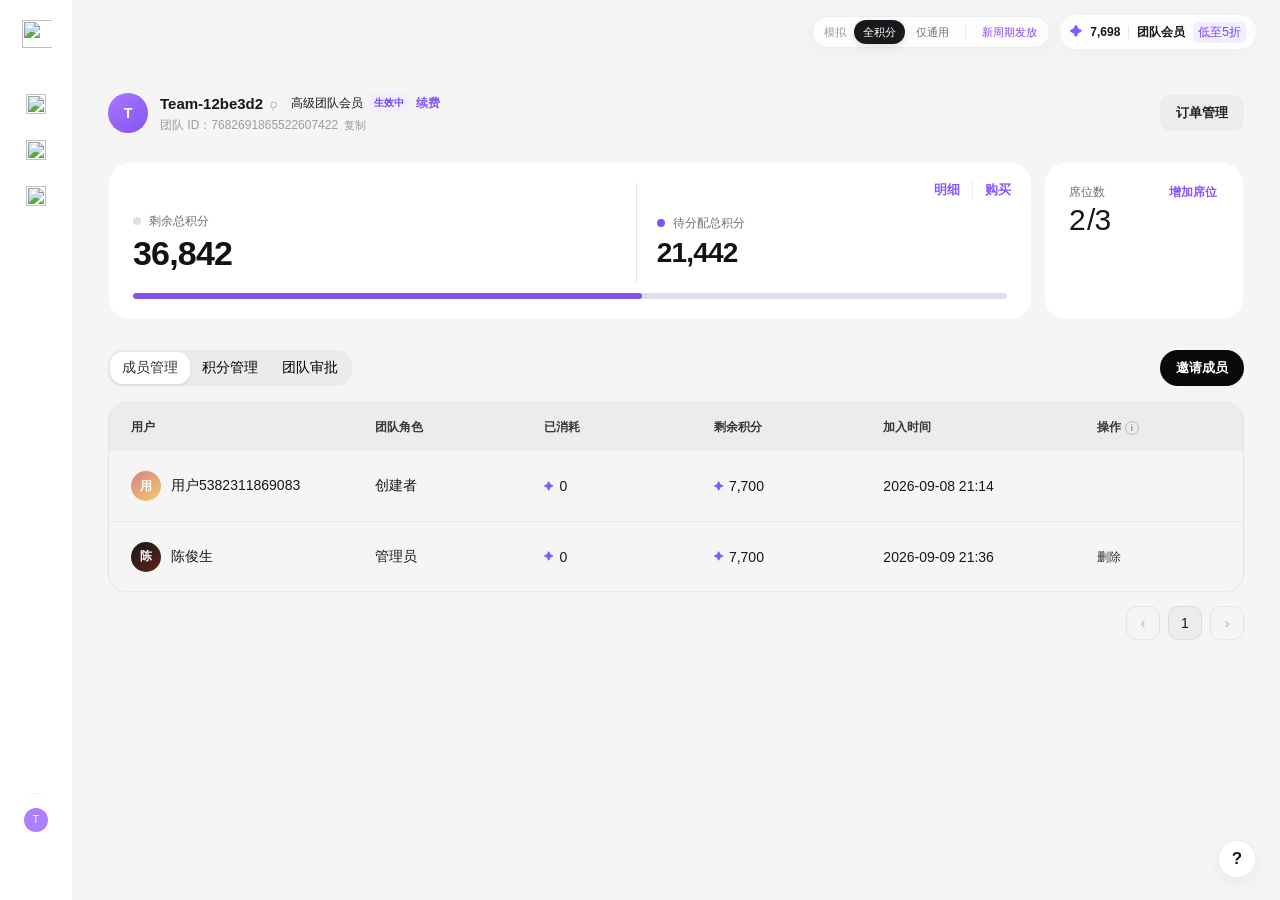
==== index.html @ 590c23a1 "Clarify credit totals with proportion legend" ====
<!doctype html>
<html lang="zh-CN">
  <head>
    <meta charset="UTF-8" />
    <meta name="viewport" content="width=device-width, initial-scale=1.0" />
    <meta name="description" content="团队管理与积分管理交互 Demo" />
    <title>团队管理 · 交互 Demo</title>
    <link rel="stylesheet" href="./styles.css?v=20260916-15" />
  </head>
  <body>
    <aside class="sidebar" aria-label="主导航">
      <a class="sidebar-product" href="#" aria-label="产品首页">
        <span class="sidebar-product-clip"><img src="./assets/sidebar/product.svg" alt="" /></span>
      </a>
      <nav class="side-nav" aria-label="业务导航">
        <button class="side-item" data-tooltip="灵感" aria-label="灵感">
          <span class="side-item-surface"><span class="side-icon-frame"><img class="side-icon" src="./assets/sidebar/sparkle.svg" alt="" /></span></span>
        </button>
        <button class="side-item" data-tooltip="生成" aria-label="生成">
          <span class="side-item-surface"><span class="side-icon-frame"><img class="side-icon" src="./assets/sidebar/video.svg" alt="" /></span></span>
        </button>
        <button class="side-item" data-tooltip="任务" aria-label="任务">
          <span class="side-item-surface"><span class="side-icon-frame"><img class="side-icon" src="./assets/sidebar/tasks.svg" alt="" /></span></span>
        </button>
        <div class="side-nav-secondary">
          <button class="side-item" data-tooltip="资产" aria-label="资产">
            <span class="side-item-surface"><span class="side-icon-frame"><img class="side-icon side-icon-folder" src="./assets/sidebar/folder.svg" alt="" /></span></span>
          </button>
          <button class="side-item" data-tooltip="画布" aria-label="画布">
            <span class="side-item-surface"><span class="side-icon-frame"><img class="side-icon side-icon-canvas" src="./assets/sidebar/canvas.svg" alt="" /></span></span>
          </button>
          <button class="side-item" data-tooltip="更多" aria-label="更多">
            <span class="side-item-surface"><span class="side-icon-frame"><img class="side-icon side-icon-more" src="./assets/sidebar/more.svg" alt="" /></span></span>
          </button>
        </div>
      </nav>

      <div class="side-bottom">
        <button class="side-bottom-button" data-tooltip="通知" aria-label="通知">
          <span class="side-icon-frame"><img class="side-icon side-icon-notifications" src="./assets/sidebar/notifications.svg" alt="" /></span>
        </button>
        <span class="side-bottom-divider" aria-hidden="true"></span>
        <button class="profile-button" aria-label="个人中心"><span class="profile-dot">T</span></button>
      </div>
    </aside>

    <header class="topbar">
      <div class="simulation-switch" role="group" aria-label="模拟工具">
        <span class="simulation-switch-label">模拟</span>
        <button type="button" class="simulation-option is-active" data-simulation-mode="all" aria-pressed="true">全积分</button>
        <button type="button" class="simulation-option" data-simulation-mode="general" aria-pressed="false">仅通用</button>
        <span class="simulation-divider" aria-hidden="true"></span>
        <button type="button" class="simulation-option simulation-cycle" data-action="new-cycle">新周期发放</button>
      </div>
      <button class="credit-pill" data-action="buy">
        <span class="credit-gem" aria-hidden="true">✦</span>
        <span id="headerCredit">7,698</span>
        <span class="credit-divider"></span>
        <span>团队会员</span>
        <span class="discount-tag">低至5折</span>
      </button>
    </header>

    <main class="page-shell" id="teamManagementView">
      <section class="team-heading" aria-labelledby="teamTitle">
        <div class="team-identity">
          <span class="team-avatar" aria-hidden="true">T</span>
          <div>
            <div class="team-name-row">
              <h1 id="teamTitle">Team-12be3d2</h1>
              <button class="icon-button edit-button" data-action="rename" aria-label="修改团队名称">⌕</button>
              <span class="team-plan" title="会员有效期：2026-10-08">高级团队会员 <span class="status-tag">生效中</span></span>
              <button class="link-button" data-action="renew">续费</button>
            </div>
            <p>团队 ID：7682691865522607422 <button class="copy-button" data-copy="7682691865522607422">复制</button></p>
          </div>
        </div>
        <button class="secondary-button" data-action="orders">订单管理</button>
      </section>

      <section class="summary-grid" aria-label="团队概览">
        <article class="summary-card credits-card">
          <div class="credit-summary-actions"><button class="link-button" data-action="details">明细</button><button class="link-button" data-action="buy">购买</button></div>
          <div class="credit-summary-modules">
            <section class="credit-summary-module credit-summary-primary" aria-label="剩余总积分">
              <div class="card-label credit-total-label">剩余总积分</div>
              <div class="large-number" id="availableTotal">0</div>
            </section>
            <section class="credit-summary-module" aria-label="待分配总积分">
              <div class="card-label credit-unallocated-label">待分配总积分</div>
              <div class="large-number" id="unallocatedSummaryTotal">0</div>
            </section>
          </div>
          <div class="credit-proportion" id="creditProportion" role="meter" aria-label="待分配积分占剩余总积分" aria-valuemin="0" aria-valuenow="0" aria-valuemax="0"><span></span></div>
        </article>

        <article class="summary-card seats-card">
          <div class="summary-topline">
            <div>
              <div class="card-label">席位数</div>
              <div class="seat-number"><span id="seatUsed">2</span><small>/<span id="seatTotal">3</span></small></div>
            </div>
            <button class="link-button" data-action="seats">增加席位</button>
          </div>
        </article>
      </section>

      <section class="workspace" aria-label="团队管理工作区">
        <div class="toolbar">
          <div class="tabs" role="tablist" aria-label="团队管理分类">
            <button class="tab is-active" id="tab-members" role="tab" aria-selected="true" aria-controls="panel-members" data-tab="members">成员管理</button>
            <button class="tab" id="tab-credits" role="tab" aria-selected="false" aria-controls="panel-credits" data-tab="credits">积分管理</button>
            <button class="tab" id="tab-invites" role="tab" aria-selected="false" aria-controls="panel-invites" data-tab="invites">团队审批</button>
          </div>
          <div class="toolbar-actions">
            <button class="primary-button invite-button" data-action="invite">邀请成员</button>
          </div>
        </div>

        <section class="tab-panel is-active" id="panel-members" role="tabpanel" aria-labelledby="tab-members">
          <div class="table-card">
            <div class="data-table member-table table-head">
              <div>用户</div>
              <div>团队角色</div>
              <div>已消耗</div>
              <div>剩余积分</div>
              <div>加入时间</div>
              <div>操作 <span class="info-dot" title="创建者不可删除">i</span></div>
            </div>
            <div id="memberRows"></div>
          </div>
          <div class="pagination" aria-label="分页">
            <button disabled aria-label="上一页">‹</button>
            <button class="current" aria-current="page">1</button>
            <button disabled aria-label="下一页">›</button>
          </div>
        </section>

        <section class="tab-panel" id="panel-credits" role="tabpanel" aria-labelledby="tab-credits" hidden>
          <div class="credit-workspace-toolbar">
            <div class="credit-subtabs" id="creditTypeTabs" role="tablist" aria-label="积分类型"></div>
          </div>
          <section id="creditTypeContent" role="tabpanel" aria-labelledby="credit-tab-general">
          <div class="points-overview" id="pointsOverview" aria-live="polite"></div>
          <div class="shortage-banner" id="shortageBanner" hidden></div>
          <div class="table-card points-table-card">
            <div class="data-table points-table table-head" id="pointsTableHead">
              <div>用户</div>
              <div>团队角色</div>
              <div id="creditConsumedHeader">已消耗</div>
              <div id="creditBalanceHeader">剩余通用积分</div>
              <div id="creditActionHeader">操作</div>
              <div id="creditEditOperationHeader" hidden>操作</div>
            </div>
            <div id="pointsRows"></div>
          </div>
          </section>
        </section>

        <section class="tab-panel" id="panel-invites" role="tabpanel" aria-labelledby="tab-invites" hidden>
          <div id="invitePanelContent"></div>
        </section>
      </section>
    </main>

    <main class="points-detail-page" id="pointsDetailView" hidden>
      <div class="points-detail-content">
        <header class="points-detail-header">
          <div class="points-detail-title-line">
            <h1>积分明细</h1>
            <button type="button" class="detail-scope-badge" data-action="back-team" title="返回团队管理">团队空间</button>
          </div>
          <p>查看积分余额、收支明细与消耗分析</p>
        </header>

        <section class="detail-section detail-balance-section" id="detailBalanceSection" aria-labelledby="detailBalanceTitle">
          <h2 id="detailBalanceTitle">余额明细</h2>
          <div class="detail-total-balance">
            <span>团队内可用积分</span>
            <strong id="detailAvailableTotal">21,442</strong>
          </div>
          <div class="detail-balance-grid">
            <article class="detail-balance-card">
              <h3>订阅积分</h3>
              <div class="detail-balance-row">
                <strong id="detailSubscriptionTotal">21,442</strong>
                <button type="button" class="detail-text-button" data-action="renew">升级会员</button>
              </div>
            </article>
            <article class="detail-balance-card detail-purchase-card" id="detailPurchaseCard">
              <h3>充值积分</h3>
              <div class="detail-balance-row">
                <strong id="detailRechargeTotal">0</strong>
                <button type="button" class="detail-text-button" id="detailBuyButton" data-action="buy-modal">购买积分</button>
              </div>
            </article>
            <article class="detail-balance-card">
              <h3>赠送及免费积分</h3>
              <div class="detail-balance-row">
                <strong id="detailGiftTotal">0</strong>
              </div>
            </article>
          </div>
        </section>

        <section class="detail-section detail-analysis-section" aria-labelledby="detailAnalysisTitle">
          <h2 id="detailAnalysisTitle">积分消耗分析</h2>
          <div class="detail-analysis-card">
            <div class="detail-filter-grid" aria-label="积分消耗筛选条件">
              <label class="detail-filter-field">
                <span>日期范围</span>
                <button type="button" class="detail-filter-control detail-date-control">
                  <img src="./assets/detail/calendar.svg" alt="" />
                  <span>2026/08/16 — 2026/09/16</span>
                </button>
              </label>
              <label class="detail-filter-field">
                <span>模型</span>
                <button type="button" class="detail-filter-control" aria-haspopup="listbox">
                  <span>全部模型</span>
                  <img src="./assets/detail/chevron.svg" alt="" />
                </button>
              </label>
              <label class="detail-filter-field">
                <span>项目</span>
                <button type="button" class="detail-filter-control" aria-haspopup="listbox">
                  <span>全部项目</span>
                  <img src="./assets/detail/chevron.svg" alt="" />
                </button>
              </label>
              <label class="detail-filter-field">
                <span>成员</span>
                <button type="button" class="detail-filter-control detail-member-control" aria-haspopup="listbox">
                  <span>全部成员</span>
                  <img src="./assets/detail/member.svg" alt="" />
                </button>
              </label>
              <div class="detail-filter-actions">
                <button type="button" disabled>重置筛选</button>
                <button type="button" disabled>应用筛选</button>
              </div>
            </div>

            <div class="detail-pill-tabs" role="tablist" aria-label="消耗分析维度">
              <button type="button" class="is-active" role="tab" aria-selected="true" data-detail-analysis-tab="model">模型</button>
              <button type="button" role="tab" aria-selected="false" data-detail-analysis-tab="project">项目</button>
            </div>

            <div class="detail-analysis-panel">
              <article class="detail-metric-card">
                <div>
                  <span>总消耗积分</span>
                  <strong id="detailConsumedTotal">0</strong>
                </div>
                <div class="detail-metric-footer"><span>消耗记录数</span><span id="detailConsumedCount">0</span></div>
              </article>
              <article class="detail-ranking-card">
                <h3 id="detailRankingTitle">模型消耗排行</h3>
                <div class="detail-ranking-list" id="detailRankingList"></div>
              </article>
            </div>
          </div>
        </section>

        <section class="detail-section detail-ledger-section" aria-labelledby="detailLedgerTitle">
          <h2 id="detailLedgerTitle">积分明细</h2>
          <div class="detail-pill-tabs" role="tablist" aria-label="积分明细类型">
            <button type="button" class="is-active" role="tab" aria-selected="true" data-detail-ledger-tab="acquired">已获取</button>
            <button type="button" role="tab" aria-selected="false" data-detail-ledger-tab="consumed">已消耗</button>
          </div>
          <div class="detail-ledger-card">
            <div class="detail-ledger-table detail-ledger-head" id="detailLedgerHead">
              <div>获取时间</div><div>获取来源</div><div>成员名称</div><div>获取积分</div>
            </div>
            <div id="detailLedgerRows"></div>
          </div>
        </section>
      </div>
    </main>

    <button class="help-button" aria-label="帮助" data-action="help">?</button>

    <div class="modal-backdrop" id="modalBackdrop" hidden>
      <section class="modal" role="dialog" aria-modal="true" aria-labelledby="modalTitle">
        <div class="modal-head">
          <div>
            <h2 id="modalTitle">操作</h2>
            <p id="modalSubtitle"></p>
          </div>
          <button class="modal-close" data-close-modal aria-label="关闭">×</button>
        </div>
        <form id="modalForm">
          <div id="modalBody"></div>
          <div class="modal-actions">
            <button type="button" class="secondary-button" data-close-modal>取消</button>
            <button type="submit" class="primary-button" id="modalConfirm">确认</button>
          </div>
        </form>
      </section>
    </div>

    <div class="toast-region" aria-live="polite" aria-atomic="true" id="toastRegion"></div>

    <script src="./app.js?v=20260916-15"></script>
  </body>
</html>
---- styles.css ----
:root {
  --bg: #f5f5f6;
  --surface: #ffffff;
  --surface-muted: #f0f0f1;
  --text: #17171b;
  --text-secondary: #6f7078;
  --text-tertiary: #9b9ba3;
  --line: rgba(22, 22, 27, 0.07);
  --line-strong: rgba(22, 22, 27, 0.1);
  --brand: #8557ff;
  --brand-dark: #7446f5;
  --brand-soft: #f2edff;
  --cyan: #13a8bf;
  --cyan-soft: #e7f8fa;
  --iris: #6b5bea;
  --pink: #f04aa6;
  --danger: #e5484d;
  --shadow: 0 14px 40px rgba(28, 25, 38, 0.12);
}

* {
  box-sizing: border-box;
}

[hidden] {
  display: none !important;
}

html {
  min-width: 1080px;
  background: var(--bg);
}

body {
  margin: 0;
  min-height: 100vh;
  color: var(--text);
  background: var(--bg);
  font-family: -apple-system, BlinkMacSystemFont, "PingFang SC", "Microsoft YaHei", "Helvetica Neue", Arial, sans-serif;
  font-size: 14px;
  -webkit-font-smoothing: antialiased;
}

button,
input,
select {
  font: inherit;
}

button {
  color: inherit;
}

button:focus-visible,
input:focus-visible,
select:focus-visible {
  outline: 2px solid rgba(133, 87, 255, 0.42);
  outline-offset: 2px;
}

.sidebar {
  position: fixed;
  inset: 0 auto 0 0;
  z-index: 30;
  display: flex;
  width: 72px;
  flex-direction: column;
  align-items: flex-start;
  background: #fff;
}

.sidebar-product {
  display: grid;
  width: 72px;
  height: 68px;
  flex: 0 0 68px;
  place-items: center;
}

.sidebar-product-clip {
  display: block;
  overflow: hidden;
  width: 32px;
  height: 28px;
}

.sidebar-product-clip img {
  display: block;
  width: 79px;
  height: 28px;
  margin-left: 2px;
}

.side-nav {
  display: flex;
  width: 72px;
  height: 340px;
  flex: 0 0 340px;
  flex-direction: column;
  align-items: flex-start;
  gap: 6px;
  padding: 16px 12px 16px;
}

.side-item {
  position: relative;
  display: flex;
  width: 40px;
  height: 40px;
  flex: 0 0 40px;
  align-items: flex-start;
  padding: 4px 0 4px 8px;
  border: 0;
  background: transparent;
  cursor: pointer;
}

.side-item-surface,
.side-bottom-button,
.profile-button {
  display: grid;
  width: 32px;
  height: 32px;
  place-items: center;
  border: 0;
  border-radius: 50%;
  background: transparent;
  transition: background 140ms ease;
}

.side-item:hover .side-item-surface,
.side-bottom-button:hover,
.profile-button:hover {
  background: rgba(0, 0, 0, 0.045);
}

.side-item::after,
.side-bottom-button::after {
  position: absolute;
  left: calc(100% + 20px);
  top: 50%;
  z-index: 2;
  padding: 6px 8px;
  border-radius: 6px;
  color: #fff;
  background: #242429;
  content: attr(data-tooltip);
  font-size: 11px;
  white-space: nowrap;
  opacity: 0;
  pointer-events: none;
  transform: translate(-4px, -50%);
  transition: 120ms ease;
}

.side-item:hover::after,
.side-bottom-button:hover::after {
  opacity: 1;
  transform: translate(0, -50%);
}

.side-icon-frame {
  display: grid;
  width: 20px;
  height: 20px;
  place-items: center;
}

.side-icon {
  display: block;
  width: 20px;
  height: 20px;
}

.side-icon-folder {
  width: 16.169px;
  height: 12.933px;
}

.side-icon-canvas {
  width: 15px;
  height: 15px;
}

.side-icon-more {
  width: 19.981px;
  height: 8.42px;
}

.side-icon-notifications {
  width: 15.33px;
  height: 16.667px;
}

.side-nav-secondary {
  display: flex;
  width: 48px;
  height: 154px;
  flex: 0 0 154px;
  flex-direction: column;
  gap: 6px;
  padding-top: 30px;
}

.side-bottom {
  display: flex;
  width: 72px;
  min-height: 0;
  flex: 1 1 auto;
  flex-direction: column;
  align-items: center;
  gap: 10px;
  justify-content: flex-end;
  padding: 0 16px 64px;
}

.side-bottom-button,
.profile-button {
  position: relative;
  flex: 0 0 32px;
  padding: 0;
  cursor: pointer;
}

.side-bottom-button::after {
  left: calc(100% + 20px);
}

.side-bottom-divider {
  width: 14px;
  height: 1px;
  flex: 0 0 1px;
  background: rgba(0, 0, 0, 0.06);
}

.profile-dot {
  display: grid;
  width: 24px;
  height: 24px;
  place-items: center;
  border-radius: 50%;
  color: rgba(255, 255, 255, 0.95);
  background: #aa80ff;
  font-size: 11px;
  line-height: 15.4px;
  letter-spacing: 0.0645px;
}

.topbar {
  position: fixed;
  inset: 0 0 auto 72px;
  z-index: 20;
  display: flex;
  height: 64px;
  align-items: center;
  justify-content: flex-end;
  gap: 10px;
  padding: 0 24px;
  background: rgba(245, 245, 246, 0.9);
  backdrop-filter: blur(18px);
}

.simulation-switch {
  display: inline-flex;
  height: 32px;
  align-items: center;
  gap: 2px;
  padding: 3px;
  border: 1px solid rgba(22, 22, 27, 0.07);
  border-radius: 17px;
  background: rgba(255, 255, 255, 0.78);
  box-shadow: 0 4px 18px rgba(0, 0, 0, 0.035);
  backdrop-filter: blur(12px);
}

.simulation-switch-label {
  padding: 0 6px 0 8px;
  color: var(--text-tertiary);
  font-size: 11px;
  line-height: 1;
}

.simulation-option {
  height: 24px;
  padding: 0 9px;
  border: 0;
  border-radius: 12px;
  color: var(--text-secondary);
  background: transparent;
  font-size: 11px;
  cursor: pointer;
  transition: 140ms ease;
}

.simulation-option:hover {
  color: var(--text);
  background: #f0f0f2;
}

.simulation-option.is-active {
  color: #fff;
  background: #19191d;
  box-shadow: 0 2px 7px rgba(0, 0, 0, 0.13);
}

.credit-pill {
  display: flex;
  height: 34px;
  align-items: center;
  gap: 8px;
  padding: 0 9px;
  border: 1px solid rgba(255, 255, 255, 0.8);
  border-radius: 18px;
  background: rgba(255, 255, 255, 0.72);
  box-shadow: 0 4px 18px rgba(0, 0, 0, 0.03);
  font-size: 12px;
  font-weight: 600;
  cursor: pointer;
}

.credit-gem,
.mini-gem,
.point-gem {
  color: var(--brand);
}

.credit-divider {
  width: 1px;
  height: 13px;
  background: var(--line-strong);
}

.discount-tag {
  padding: 2px 5px;
  border-radius: 5px;
  color: var(--brand-dark);
  background: var(--brand-soft);
  font-weight: 500;
}

.page-shell {
  max-width: 1840px;
  min-height: 100vh;
  margin-left: 72px;
  padding: 84px 36px 64px;
}

.team-heading {
  display: flex;
  min-height: 58px;
  align-items: center;
  justify-content: space-between;
  margin-bottom: 20px;
}

.team-identity,
.team-name-row,
.title-with-tag,
.membership-row,
.summary-topline,
.card-actions,
.legend-row,
.card-footer-line,
.toolbar,
.toolbar-actions,
.tabs,
.filter-group,
.role-cell,
.user-cell,
.point-value,
.composition,
.row-actions,
.form-hint,
.warning-box {
  display: flex;
  align-items: center;
}

.team-identity {
  gap: 12px;
}

.team-avatar {
  display: grid;
  width: 40px;
  height: 40px;
  place-items: center;
  border-radius: 50%;
  color: #fff;
  background: linear-gradient(145deg, #a977ff, #8454ef);
  font-weight: 600;
}

.team-name-row {
  gap: 5px;
}

.team-name-row h1 {
  margin: 0;
  font-size: 15px;
  font-weight: 650;
}

.team-identity p {
  margin: 3px 0 0;
  color: var(--text-tertiary);
  font-size: 12px;
}

.icon-button,
.copy-button,
.link-button,
.action-link,
.tab,
.filter-chip,
.modal-close {
  border: 0;
  background: transparent;
  cursor: pointer;
}

.edit-button {
  padding: 0;
  color: #a9a9b0;
  font-size: 15px;
  transform: rotate(-35deg);
}

.copy-button {
  margin-left: 3px;
  padding: 0;
  color: #9999a2;
  font-size: 11px;
}

.secondary-button,
.primary-button {
  display: inline-flex;
  height: 36px;
  align-items: center;
  justify-content: center;
  min-width: 82px;
  padding: 0 16px;
  border: 0;
  border-radius: 10px;
  font-size: 13px;
  font-weight: 600;
  cursor: pointer;
  transition: 150ms ease;
}

.secondary-button {
  color: #202024;
  background: #ededee;
}

.secondary-button:hover {
  background: #e5e5e7;
}

.primary-button {
  color: white;
  background: #09090b;
}

.primary-button:hover {
  background: #27272b;
  transform: translateY(-1px);
}

.summary-grid {
  display: grid;
  grid-template-columns: repeat(3, minmax(0, 1fr));
  gap: 12px;
}

.summary-card {
  position: relative;
  min-width: 0;
  height: auto;
  padding: 20px 24px;
  border: 1px solid rgba(0, 0, 0, 0.035);
  border-radius: 22px;
  background: var(--surface);
}

.card-label {
  color: var(--text-secondary);
  font-size: 12px;
  line-height: 18px;
}

.membership-row {
  justify-content: space-between;
  margin-top: 1px;
}

.title-with-tag {
  gap: 6px;
}

.title-with-tag strong {
  font-size: 18px;
  line-height: 28px;
}

.status-tag {
  padding: 2px 5px;
  border-radius: 4px;
  color: var(--brand-dark);
  background: var(--brand-soft);
  font-size: 10px;
  font-weight: 600;
}

.link-button {
  padding: 2px;
  color: var(--brand);
  font-size: 12px;
  font-weight: 600;
}

.link-button:hover,
.action-link:hover {
  color: var(--brand-dark);
}

.card-footer-line {
  gap: 5px;
  margin-top: 18px;
  color: var(--text-secondary);
  font-size: 12px;
}

.info-dot {
  display: inline-grid;
  width: 14px;
  height: 14px;
  place-items: center;
  border: 1px solid #b8b8bf;
  border-radius: 50%;
  color: #96969e;
  font-size: 9px;
  font-style: normal;
  line-height: 1;
}

.summary-topline {
  align-items: flex-start;
  justify-content: space-between;
}

.large-number {
  margin-top: 1px;
  color: #101216;
  font-size: 30px;
  font-weight: 500;
  letter-spacing: -0.8px;
  line-height: 35px;
}

.card-actions {
  gap: 0;
  margin-top: 23px;
}

.credits-card .link-button {
  position: relative;
  padding: 0 12px;
  color: var(--brand);
  font-size: 13px;
}

.credits-card .link-button:last-child {
  padding-right: 0;
}

.credits-card .link-button + .link-button {
  border-left: 1px solid #ededee;
}

.membership-row > .link-button,
.seats-card .summary-topline > .link-button {
  position: absolute;
  top: 20px;
  right: 24px;
  display: inline-flex;
  height: 18px;
  align-items: center;
  padding-top: 0;
  padding-bottom: 0;
}

.credits-card .card-actions {
  position: absolute;
  top: 20px;
  right: 24px;
  height: 18px;
  align-items: center;
  margin-top: 0;
}

.allocation-stats {
  display: flex;
  align-items: center;
  gap: 20px;
  margin-top: 14px;
}

.allocation-stat {
  display: flex;
  align-items: baseline;
  gap: 8px;
  white-space: nowrap;
}

.allocation-stat + .allocation-stat {
  border-left: 1px solid var(--line-strong);
  padding-left: 20px;
}

.allocation-stat span {
  color: var(--text-secondary);
  font-size: 12px;
}

.allocation-stat strong {
  color: var(--text);
  font-size: 17px;
  font-weight: 600;
  font-variant-numeric: tabular-nums;
}



.legend-row {
  gap: 16px;
  margin-top: 9px;
  color: var(--text-secondary);
  font-size: 11px;
  white-space: nowrap;
}

.legend-row span {
  display: inline-flex;
  align-items: center;
  gap: 4px;
}

.legend-row b {
  color: inherit;
  font-weight: 500;
}

.legend {
  width: 3px;
  height: 12px;
  border-radius: 2px;
}

.seat-number {
  margin-top: 1px;
  font-size: 30px;
  font-weight: 500;
  letter-spacing: -0.8px;
  line-height: 35px;
}

.seat-number small {
  margin-left: 2px;
  color: var(--text);
  font-size: inherit;
  font-weight: 500;
  letter-spacing: inherit;
}

.workspace {
  margin-top: 30px;
}

.toolbar {
  justify-content: space-between;
  margin-bottom: 16px;
}

.toolbar-actions {
  gap: 8px;
}

.tabs {
  gap: 0;
  height: 36px;
  padding: 2px;
  border-radius: 14px;
  background: rgba(0, 0, 0, 0.04);
}

.tab {
  height: 32px;
  width: 80px;
  padding: 4px 8px;
  border: 1px solid transparent;
  border-radius: 12px;
  color: #000;
  font-family: "PingFang SC", sans-serif;
  font-size: 14px;
  font-weight: 500;
  line-height: 1.4;
  letter-spacing: 0.0938px;
  white-space: nowrap;
  transition: 150ms ease;
}

.tab:hover { background: rgba(255, 255, 255, 0.5); }
.tab.is-active {
  color: rgba(0, 0, 0, 0.8);
  background: #fff;
  border-color: #fff;
  box-shadow: 0 1px 3px rgba(0, 0, 0, 0.1);
}

.invite-button {
  border-radius: 18px;
}

.tab-panel {
  animation: panel-in 180ms ease;
}

.tab-panel[hidden] {
  display: none;
}

@keyframes panel-in {
  from { opacity: 0; transform: translateY(3px); }
  to { opacity: 1; transform: translateY(0); }
}

.table-card {
  overflow: hidden;
  border: 1px solid var(--line);
  border-radius: 18px;
  background: transparent;
}

.data-table {
  display: grid;
  min-width: 960px;
  align-items: center;
  column-gap: 24px;
  padding: 0 22px;
}

.member-table {
  grid-template-columns: minmax(220px, 1.25fr) minmax(140px, 1fr) minmax(120px, 1fr) minmax(140px, 1fr) minmax(190px, 1.05fr) minmax(120px, 0.85fr);
}

.points-table {
  min-width: 980px;
  column-gap: 16px;
  grid-template-columns: minmax(160px, 1.5fr) minmax(76px, 0.65fr) minmax(72px, 0.6fr) minmax(90px, 0.75fr) repeat(3, minmax(112px, 0.95fr)) 116px;
}

.points-table-card {
  overflow-x: auto;
}

.points-operation {
  white-space: nowrap;
}

.table-head {
  height: 48px;
  color: #36363b;
  background: #ececed;
  font-size: 12px;
  font-weight: 650;
}

.table-row {
  min-height: 70px;
  border-top: 1px solid rgba(0, 0, 0, 0.045);
  background: rgba(255, 255, 255, 0.02);
  transition: 120ms ease;
}

.table-row:first-child {
  border-top: 0;
}

.table-row:hover {
  background: rgba(255, 255, 255, 0.55);
}

.user-cell {
  min-width: 0;
  gap: 10px;
}

.avatar {
  display: grid;
  width: 30px;
  height: 30px;
  flex: 0 0 auto;
  place-items: center;
  border-radius: 50%;
  color: white;
  font-size: 12px;
  font-weight: 700;
}

.avatar.owner { background: linear-gradient(145deg, #d98385, #f2c968); }
.avatar.admin { background: linear-gradient(145deg, #17171b, #622319); }
.avatar.collab { background: linear-gradient(145deg, #5d7195, #e98769); }
.avatar.designer { background: linear-gradient(145deg, #4b314f, #918cb7); }

.user-name {
  overflow: hidden;
  text-overflow: ellipsis;
  white-space: nowrap;
}

.role-cell {
  gap: 6px;
}

.point-value {
  gap: 5px;
}

.point-gem {
  font-size: 10px;
}

.row-actions {
  gap: 12px;
}

.action-link {
  padding: 0;
  color: #2f2f34;
  font-size: 12px;
}

.action-link:disabled {
  color: var(--text-tertiary);
  cursor: default;
}

.action-link.danger:hover {
  color: var(--danger);
}

.empty-action {
  color: transparent;
  user-select: none;
}

.pagination {
  display: flex;
  justify-content: flex-end;
  gap: 8px;
  padding-top: 14px;
}

.pagination button {
  display: grid;
  width: 34px;
  height: 34px;
  place-items: center;
  border: 1px solid var(--line);
  border-radius: 10px;
  color: #ababaf;
  background: transparent;
}

.pagination .current {
  color: var(--text);
  background: #ececed;
}

.points-overview {
  display: grid;
  overflow: hidden;
  grid-template-columns: minmax(220px, 1.08fr) repeat(3, minmax(0, 1fr));
  align-items: stretch;
  margin-bottom: 22px;
  padding: 24px 0;
  border: 1px solid rgba(22, 22, 27, 0.05);
  border-radius: 18px;
  background: rgba(255, 255, 255, 0.82);
  box-shadow: 0 1px 3px rgba(18, 18, 22, 0.018);
}

.point-card {
  position: relative;
  display: flex;
  min-width: 0;
  min-height: 78px;
  flex-direction: column;
  justify-content: center;
  padding: 0 30px;
}

.point-card + .point-card::before {
  position: absolute;
  inset: 5px auto 5px 0;
  width: 1px;
  background: rgba(22, 22, 27, 0.09);
  content: "";
}

.point-card .point-title {
  color: var(--text-secondary);
  font-size: 14px;
  line-height: 20px;
}

.point-card .point-balance {
  margin-top: 7px;
  color: #16161b;
  font-size: 26px;
  font-weight: 620;
  letter-spacing: -0.6px;
  line-height: 32px;
  font-variant-numeric: tabular-nums;
}

.point-card-total .point-balance {
  font-size: 30px;
  font-weight: 640;
  letter-spacing: -0.8px;
  line-height: 35px;
}

.point-card .point-caption {
  margin-top: 4px;
  color: var(--text-tertiary);
  font-size: 12px;
  line-height: 18px;
}

.invite-state h2 {
  margin: 0;
  font-size: 15px;
}

.invite-state p {
  margin: 4px 0 0;
  color: var(--text-secondary);
  font-size: 12px;
}

.credit-header {
  display: flex;
  align-items: center;
  white-space: nowrap;
}

.credit-editor {
  display: grid;
  overflow: hidden;
  width: 112px;
  height: 34px;
  grid-template-columns: 24px 1fr 24px;
  align-items: center;
  border: 1px solid rgba(15, 20, 25, 0.1);
  border-radius: 9px;
  background: #fff;
  transition: 150ms ease;
}

.credit-editor:hover {
  border-color: rgba(15, 20, 25, 0.18);
}

.credit-editor:focus-within {
  border-color: rgba(133, 87, 255, 0.72);
  box-shadow: 0 0 0 3px rgba(133, 87, 255, 0.1);
}

.credit-editor button {
  height: 100%;
  border: 0;
  color: #75757c;
  background: #f7f7f8;
  cursor: pointer;
  font-size: 16px;
  line-height: 1;
}

.credit-editor button:hover {
  color: #16161a;
  background: #eeeeef;
}

.credit-editor input {
  min-width: 0;
  width: 100%;
  height: 100%;
  padding: 0 4px;
  border: 0;
  outline: 0;
  color: var(--text);
  background: #fff;
  font-variant-numeric: tabular-nums;
  text-align: center;
}

.credit-editor input::-webkit-inner-spin-button,
.credit-editor input::-webkit-outer-spin-button {
  margin: 0;
  appearance: none;
}

.credit-editor.is-updated {
  animation: credit-updated 420ms ease;
}

@keyframes credit-updated {
  0%, 100% { background: #fff; }
  40% { background: var(--cyan-soft); }
}

.credit-readonly {
  color: #2f2f35;
  font-variant-numeric: tabular-nums;
}

.points-table.table-row.is-editing {
  background: rgba(72, 72, 73, 0.04);
  box-shadow: none;
}

.points-table.table-row.is-recovery-candidate {
  background: rgba(133, 87, 255, 0.055);
}

.points-table.table-row.is-recovery-candidate .candidate-credit {
  color: var(--brand-dark);
  font-weight: 650;
}

.row-actions {
  flex-wrap: wrap;
  gap: 8px;
}

.confirm-link {
  color: var(--brand-dark);
  font-weight: 650;
}

.shortage-banner {
  display: flex;
  align-items: center;
  justify-content: space-between;
  min-height: 42px;
  margin-bottom: 10px;
  padding: 9px 14px;
  border: 1px solid rgba(133, 87, 255, 0.18);
  border-radius: 10px;
  color: #5633b7;
  background: #f7f3ff;
  font-size: 12px;
}

.shortage-banner[hidden] {
  display: none;
}

.shortage-banner strong {
  margin: 0 3px;
}

.invite-state {
  display: flex;
  min-height: 330px;
  flex-direction: column;
  align-items: center;
  justify-content: center;
  border: 1px solid var(--line);
  border-radius: 18px;
  background: rgba(255, 255, 255, 0.36);
  text-align: center;
}

.invite-state .secondary-button {
  margin-top: 20px;
}

.approval-card {
  overflow: hidden;
  border: 1px solid var(--line);
  border-radius: 16px;
}

.approval-row {
  display: grid;
  min-height: 66px;
  grid-template-columns: minmax(220px, 1.5fr) minmax(120px, 0.8fr) minmax(200px, 1fr) minmax(160px, 0.7fr);
  align-items: center;
  gap: 20px;
  padding: 0 22px;
  border-top: 1px solid var(--line);
}

.approval-row:first-child {
  border-top: 0;
}

.approval-row.is-head {
  min-height: 46px;
  background: #ececed;
  font-size: 12px;
  font-weight: 650;
}

.details-list {
  overflow: hidden;
  border: 1px solid var(--line);
  border-radius: 10px;
}

.details-row {
  display: grid;
  min-height: 42px;
  grid-template-columns: 1fr 0.85fr 0.8fr 0.58fr;
  align-items: center;
  gap: 10px;
  padding: 0 12px;
  border-top: 1px solid var(--line);
  font-size: 11px;
}

.details-row:first-child {
  border-top: 0;
}

.details-row.is-head {
  color: var(--text-secondary);
  background: #f4f4f5;
  font-weight: 650;
}

.rule-note {
  margin-top: 14px;
  padding: 11px 12px;
  border-radius: 9px;
  color: var(--text-secondary);
  background: #f6f4fb;
  font-size: 11px;
  line-height: 1.6;
}

body.is-points-detail {
  background: #f2f2f2;
}

body.is-points-detail .topbar {
  height: 68px;
  background: rgba(236, 236, 236, 0.92);
}

body.is-points-detail .simulation-switch {
  display: none;
}

.points-detail-page {
  min-height: 100vh;
  margin-left: 72px;
  padding: 100px 32px 64px;
  background: #f2f2f2;
}

.points-detail-content {
  display: flex;
  width: 100%;
  max-width: 1440px;
  flex-direction: column;
  gap: 32px;
  margin: 0 auto;
}

.points-detail-header {
  display: flex;
  min-height: 64px;
  flex-direction: column;
  align-items: flex-start;
  gap: 8px;
}

.points-detail-title-line {
  display: flex;
  align-items: center;
  gap: 8px;
}

.points-detail-title-line h1 {
  margin: 0;
  font-family: "Times New Roman", "PingFang SC", serif;
  font-size: 23px;
  font-weight: 700;
  line-height: 35px;
}

.detail-scope-badge {
  height: 20px;
  padding: 2px 8px;
  border: 0;
  border-radius: 24px;
  color: var(--text);
  background: #e8e9eb;
  font-size: 12px;
  font-weight: 500;
  line-height: 16px;
  cursor: pointer;
}

.detail-scope-badge:hover {
  background: #dedfe2;
}

.points-detail-header p {
  margin: 0;
  color: rgba(0, 0, 0, 0.6);
  font-size: 14px;
  line-height: 21px;
  letter-spacing: -0.15px;
}

.detail-section {
  display: flex;
  width: 100%;
  flex-direction: column;
  align-items: flex-start;
  gap: 16px;
}

.detail-section > h2 {
  width: 100%;
  margin: 0;
  font-size: 16px;
  font-weight: 500;
  line-height: 24px;
  letter-spacing: -0.31px;
}

.detail-total-balance {
  display: flex;
  min-height: 79px;
  flex-direction: column;
  align-items: flex-start;
  gap: 8px;
}

.detail-total-balance > span {
  color: rgba(0, 0, 0, 0.6);
  font-size: 13px;
  line-height: 20px;
}

.detail-total-balance > strong {
  font-family: "Times New Roman", "PingFang SC", serif;
  font-size: 44px;
  font-weight: 400;
  line-height: 51px;
  letter-spacing: -1px;
}

.detail-balance-grid {
  display: grid;
  width: 100%;
  grid-template-columns: repeat(3, minmax(0, 1fr));
  gap: 16px;
}

.detail-balance-card {
  display: flex;
  height: 109px;
  flex-direction: column;
  justify-content: space-between;
  padding: 20px;
  overflow: hidden;
  border-radius: 32px;
  background: #fff;
  box-shadow: 0 0 0 1px rgba(0, 0, 0, 0.04);
  transition: box-shadow 180ms ease, transform 180ms ease;
}

.detail-balance-card.is-highlighted {
  box-shadow: 0 0 0 2px rgba(129, 73, 242, 0.26), 0 8px 24px rgba(129, 73, 242, 0.08);
  transform: translateY(-1px);
}

.detail-balance-card h3,
.detail-ranking-card h3 {
  margin: 0;
  font-size: 14px;
  font-weight: 500;
  line-height: 21px;
  letter-spacing: -0.15px;
}

.detail-balance-row {
  display: flex;
  height: 32px;
  align-items: flex-end;
  justify-content: space-between;
}

.detail-balance-row strong {
  font-size: 16px;
  font-weight: 500;
  line-height: 24px;
  letter-spacing: -0.31px;
}

.detail-text-button {
  display: inline-flex;
  height: 32px;
  align-items: center;
  justify-content: center;
  min-width: 64px;
  padding: 0 14px;
  border: 0;
  border-radius: 32px;
  color: var(--text);
  background: transparent;
  font-size: 12px;
  font-weight: 500;
  cursor: pointer;
}

.detail-text-button:hover {
  color: var(--brand-dark);
  background: rgba(72, 72, 73, 0.04);
}

.detail-analysis-card {
  width: 100%;
  min-height: 308px;
  padding: 24px;
  border-radius: 32px;
  background: #fff;
  box-shadow: 0 0 0 1px rgba(0, 0, 0, 0.04);
}

.detail-filter-grid {
  display: grid;
  min-height: 62px;
  grid-template-columns: 199.5px minmax(260px, 2.5fr) minmax(220px, 2fr) 176px 172px;
  align-items: end;
  gap: 12px;
}

.detail-filter-field {
  display: flex;
  min-width: 0;
  flex-direction: column;
  gap: 8px;
}

.detail-filter-field > span {
  color: var(--text);
  font-size: 13px;
  font-weight: 500;
  line-height: 19px;
  letter-spacing: -0.08px;
}

.detail-filter-control,
.detail-filter-actions button {
  display: flex;
  height: 36px;
  align-items: center;
  justify-content: space-between;
  min-width: 0;
  padding: 0 16px;
  border: 1px solid rgba(0, 0, 0, 0.08);
  border-radius: 32px;
  color: var(--text);
  background: transparent;
  font-size: 12px;
  font-weight: 500;
}

.detail-filter-control {
  width: 100%;
  cursor: pointer;
}

.detail-filter-control:hover {
  border-color: rgba(0, 0, 0, 0.16);
  background: rgba(72, 72, 73, 0.02);
}

.detail-filter-control img {
  display: block;
  width: 14px;
  height: 14px;
  object-fit: contain;
}

.detail-filter-control > span {
  overflow: hidden;
  text-overflow: ellipsis;
  white-space: nowrap;
}

.detail-date-control {
  justify-content: center;
  gap: 4px;
}

.detail-member-control {
  padding: 0 12px;
  border-color: transparent;
  background: rgba(72, 72, 73, 0.04);
  font-size: 13px;
}

.detail-member-control img {
  width: 16px;
  height: 16px;
}

.detail-filter-actions {
  display: flex;
  align-items: center;
  justify-content: flex-end;
  gap: 8px;
}

.detail-filter-actions button {
  justify-content: center;
  min-width: 82px;
  padding: 0 16px;
  border-color: transparent;
  color: rgba(0, 0, 0, 0.2);
  background: rgba(72, 72, 73, 0.04);
}

.detail-filter-actions button:disabled {
  cursor: default;
}

.detail-pill-tabs {
  display: flex;
  height: 32px;
  align-items: center;
  gap: 8px;
}

.detail-analysis-card > .detail-pill-tabs {
  margin-top: 16px;
}

.detail-pill-tabs button {
  display: inline-flex;
  height: 32px;
  align-items: center;
  justify-content: center;
  min-width: 48px;
  padding: 6px 14px;
  border: 1px solid rgba(0, 0, 0, 0.08);
  border-radius: 999px;
  color: rgba(0, 0, 0, 0.6);
  background: transparent;
  font-size: 12px;
  font-weight: 500;
  line-height: 14px;
  cursor: pointer;
}

.detail-pill-tabs button.is-active {
  border-color: transparent;
  color: #8149f2;
  background: #ccb2ff;
}

.detail-analysis-panel {
  display: grid;
  min-height: 134px;
  grid-template-columns: 1fr 2fr;
  gap: 16px;
  margin-top: 16px;
}

.detail-metric-card,
.detail-ranking-card {
  padding: 20px;
  border-radius: 24px;
  background: rgba(72, 72, 73, 0.04);
}

.detail-metric-card {
  display: flex;
  flex-direction: column;
  justify-content: space-between;
}

.detail-metric-card > div:first-child {
  display: flex;
  flex-direction: column;
  gap: 8px;
}

.detail-metric-card span {
  color: rgba(0, 0, 0, 0.6);
  font-size: 13px;
  line-height: 20px;
}

.detail-metric-card strong {
  font-size: 16px;
  font-weight: 500;
  line-height: 24px;
}

.detail-metric-footer {
  display: flex;
  align-items: center;
  justify-content: space-between;
}

.detail-ranking-card {
  display: flex;
  flex-direction: column;
  gap: 16px;
}

.detail-ranking-list {
  display: flex;
  flex-direction: column;
  gap: 12px;
}

.detail-ranking-row {
  display: grid;
  grid-template-columns: 32px minmax(160px, 228px) minmax(120px, 1fr) 56px;
  align-items: center;
  gap: 4px;
  min-height: 21px;
  padding: 2px 8px;
  color: rgba(0, 0, 0, 0.6);
  font-size: 13px;
  line-height: 15px;
}

.detail-ranking-index {
  color: rgba(0, 0, 0, 0.4);
}

.detail-ranking-name {
  overflow: hidden;
  text-overflow: ellipsis;
  white-space: nowrap;
}

.detail-ranking-bar {
  height: 12px;
  overflow: hidden;
  border-radius: 999px;
  background: #f2f2f2;
}

.detail-ranking-bar i {
  display: block;
  height: 100%;
  border-radius: inherit;
  background: #aa80ff;
}

.detail-ranking-value {
  text-align: right;
}

.detail-ledger-section {
  min-height: 616px;
}

.detail-ledger-card {
  width: 100%;
  min-height: 528px;
  padding: 24px;
  overflow: hidden;
  border-radius: 32px;
  background: #fff;
  box-shadow: 0 0 0 1px rgba(0, 0, 0, 0.04);
}

.detail-ledger-table {
  display: grid;
  grid-template-columns: 160px minmax(280px, 1fr) 144px 96px;
  align-items: center;
  column-gap: 2px;
}

.detail-ledger-head {
  height: 48px;
  border-bottom: 1px solid rgba(0, 0, 0, 0.08);
  color: rgba(0, 0, 0, 0.6);
  font-size: 13px;
  font-weight: 500;
  line-height: 19px;
}

.detail-ledger-head > div,
.detail-ledger-row > div {
  padding: 0 12px;
}

.detail-ledger-head > div:last-child,
.detail-ledger-row > div:last-child {
  text-align: right;
}

.detail-ledger-row {
  min-height: 45px;
  color: var(--text);
  font-size: 14px;
  line-height: 21px;
}

.detail-ledger-row > div:first-child {
  color: rgba(0, 0, 0, 0.6);
}

.detail-ledger-row > div:last-child {
  color: #8149f2;
}

.detail-ledger-empty {
  display: grid;
  min-height: 180px;
  place-items: center;
  color: rgba(0, 0, 0, 0.4);
  font-size: 13px;
}

.empty-illustration {
  display: grid;
  width: 54px;
  height: 54px;
  margin-bottom: 16px;
  place-items: center;
  border-radius: 18px;
  color: var(--brand);
  background: var(--brand-soft);
  font-size: 28px;
  font-weight: 300;
}

.help-button {
  position: fixed;
  right: 24px;
  bottom: 22px;
  z-index: 12;
  display: grid;
  width: 38px;
  height: 38px;
  place-items: center;
  border: 1px solid var(--line);
  border-radius: 50%;
  background: #fff;
  box-shadow: 0 6px 18px rgba(0, 0, 0, 0.05);
  font-size: 17px;
  font-weight: 700;
  cursor: pointer;
}

.modal-backdrop {
  position: fixed;
  inset: 0;
  z-index: 100;
  display: grid;
  place-items: center;
  padding: 24px;
  background: rgba(15, 15, 18, 0.32);
  backdrop-filter: blur(4px);
}

.modal-backdrop[hidden] {
  display: none;
}

.modal {
  width: min(440px, 100%);
  padding: 22px;
  border-radius: 18px;
  background: #fff;
  box-shadow: var(--shadow);
  animation: modal-in 180ms ease;
}

@keyframes modal-in {
  from { opacity: 0; transform: translateY(8px) scale(0.98); }
  to { opacity: 1; transform: translateY(0) scale(1); }
}

.modal-head {
  display: flex;
  align-items: flex-start;
  justify-content: space-between;
  margin-bottom: 20px;
}

.modal-head h2 {
  margin: 0;
  font-size: 18px;
}

.modal-head p {
  margin: 5px 0 0;
  color: var(--text-secondary);
  font-size: 12px;
}

.modal-close {
  width: 30px;
  height: 30px;
  border-radius: 9px;
  color: #7b7b82;
  font-size: 22px;
}

.modal-close:hover {
  background: #f0f0f1;
}

.form-field {
  display: block;
  margin-bottom: 16px;
}

.form-field > span {
  display: block;
  margin-bottom: 7px;
  color: #44444a;
  font-size: 12px;
  font-weight: 600;
}

.form-field input,
.form-field select {
  width: 100%;
  height: 42px;
  padding: 0 12px;
  border: 1px solid var(--line-strong);
  border-radius: 10px;
  color: var(--text);
  background: #fafafa;
}

.form-field input:focus,
.form-field select:focus {
  border-color: rgba(133, 87, 255, 0.56);
  background: #fff;
}

.form-hint {
  justify-content: space-between;
  margin-top: -8px;
  color: var(--text-secondary);
  font-size: 11px;
}

.modal-actions {
  display: flex;
  justify-content: flex-end;
  gap: 8px;
  margin-top: 22px;
}

.warning-box {
  gap: 10px;
  padding: 12px;
  border-radius: 10px;
  color: #8e3437;
  background: #fff1f1;
  font-size: 12px;
  line-height: 1.5;
}

.modal .primary-button.danger {
  background: var(--danger);
}

.shortage-modal-intro {
  margin: 0;
  color: var(--text-secondary);
  font-size: 12px;
  line-height: 1.6;
}

.shortage-modal-list {
  display: flex;
  flex-direction: column;
  gap: 8px;
}

.shortage-modal-list-title {
  color: #44444a;
  font-size: 12px;
  font-weight: 650;
}

.shortage-modal-row {
  display: flex;
  min-height: 44px;
  align-items: center;
  justify-content: space-between;
  gap: 16px;
  padding: 0 12px;
  border-radius: 10px;
  background: #f6f6f7;
  font-size: 12px;
}

.shortage-modal-source {
  min-width: 0;
  overflow: hidden;
  text-overflow: ellipsis;
  white-space: nowrap;
}

.shortage-modal-source strong {
  color: var(--text);
  font-size: 13px;
}

.shortage-modal-amount {
  flex: none;
  font-size: 13px;
  font-variant-numeric: tabular-nums;
}

.shortage-modal-empty {
  padding: 12px;
  border-radius: 10px;
  color: var(--text-secondary);
  background: #f6f6f7;
  font-size: 12px;
}

.shortage-modal-intro {
  margin-top: 14px;
}

.toast-region {
  position: fixed;
  left: 50%;
  top: 78px;
  z-index: 120;
  display: flex;
  width: min(720px, calc(100vw - 48px));
  align-items: center;
  flex-direction: column;
  gap: 8px;
  transform: translateX(-50%);
  pointer-events: none;
}

.toast {
  min-width: 220px;
  max-width: 100%;
  padding: 11px 14px;
  border: 1px solid var(--line);
  border-radius: 10px;
  color: #fff;
  background: rgba(23, 23, 27, 0.92);
  box-shadow: 0 10px 30px rgba(0, 0, 0, 0.12);
  font-size: 12px;
  text-align: center;
  animation: toast-in 220ms cubic-bezier(0.2, 0.8, 0.2, 1);
}

.toast.is-leaving {
  animation: toast-out 180ms ease forwards;
}

@keyframes toast-in {
  from { opacity: 0; transform: translateY(-12px) scale(0.97); }
  to { opacity: 1; transform: translateY(0); }
}

@keyframes toast-out {
  to { opacity: 0; transform: translateY(-8px) scale(0.98); }
}

@media (max-width: 1260px) {
  .page-shell { padding-left: 26px; padding-right: 26px; }
  .summary-card { padding-left: 18px; padding-right: 18px; }
  .membership-row > .link-button,
  .seats-card .summary-topline > .link-button,
  .credits-card .card-actions { right: 18px; }
  .legend-row { gap: 9px; }
  .data-table { column-gap: 16px; padding-left: 18px; padding-right: 18px; }
}

@media (max-width: 1500px) {
  .detail-analysis-card { min-height: 360px; }
  .detail-filter-grid {
    grid-template-columns: 199.5px minmax(180px, 1fr) minmax(180px, 1fr) 160px;
  }
  .detail-filter-actions { grid-column: 1 / -1; }
  .detail-ranking-row { grid-template-columns: 28px minmax(150px, 210px) minmax(100px, 1fr) 48px; }
}

@media (prefers-reduced-motion: reduce) {
  *, *::before, *::after {
    scroll-behavior: auto !important;
    animation-duration: 0.01ms !important;
    transition-duration: 0.01ms !important;
  }
}

/* Unified member and credit workspace. */

.summary-credit-meta { display: grid; grid-template-columns: repeat(3, minmax(0, 1fr)); gap: 10px; }
.summary-credit-meta .allocation-stat { display: flex; flex-direction: column; gap: 1px; min-width: 0; }
.summary-credit-meta .allocation-stat + .allocation-stat { padding-left: 10px; }
.summary-credit-meta .allocation-stat span { font-size: 12px; }
.summary-credit-meta .allocation-stat strong { font-size: 14px; line-height: 18px; font-weight: 500; }
.member-identity { display: flex; flex-direction: column; min-width: 0; gap: 5px; }
.member-joined { color: var(--text-secondary); font-size: 12px; white-space: nowrap; }
.points-operation { display: flex; gap: 14px; align-items: center; }
.points-table { grid-template-columns: minmax(190px, 1.5fr) minmax(76px, .65fr) minmax(72px, .6fr) minmax(90px, .75fr) repeat(3, minmax(112px, .95fr)) 122px; }
@media (max-width: 900px) {
  .summary-grid { grid-template-columns: 1fr; }
  .points-overview { overflow-x: auto; }
}

/* Credit tabs control both the balance and member allocation list. */
#creditTypeTabs { display: flex; align-items: center; height: 36px; gap: 24px; padding: 0 0 0 8px; margin-bottom: 20px; }
.credit-subtab { position: relative; display: inline-flex; align-items: center; justify-content: center; height: 36px; border: 0; border-bottom: 2px solid transparent; background: transparent; padding: 0; color: rgba(0, 0, 0, 0.6); font: inherit; font-family: "PingFang SC", sans-serif; font-size: 14px; font-weight: 500; line-height: 1.4; letter-spacing: 0.0938px; white-space: nowrap; cursor: pointer; }
.credit-subtab.is-active { color: #000; border-bottom-color: #000; }
.credit-subtab:hover { color: #000; }
.credit-subtab:focus-visible { outline: 2px solid var(--text); outline-offset: 3px; border-radius: 2px; }
#pointsOverview { display: flex; align-items: center; justify-content: space-between; gap: 24px; margin: 0 0 20px; padding: 20px 28px; border-radius: 16px; box-shadow: none; }
.unallocated-summary { display: flex; flex-direction: column; align-items: flex-start; gap: 6px; flex-shrink: 0; }
.unallocated-summary > span { color: var(--text-secondary); font-size: 14px; }
.unallocated-summary > strong { font-size: 28px; line-height: 1.2; font-weight: 600; font-variant-numeric: tabular-nums; }
.points-table { min-width: 740px; grid-template-columns: minmax(220px, 1.6fr) minmax(110px, 1fr) minmax(100px, 1fr) minmax(160px, 1.2fr) 122px; }
.points-table.is-credit-editing { min-width: 860px; grid-template-columns: minmax(190px, 1.45fr) minmax(100px, .8fr) minmax(84px, .65fr) minmax(132px, 1fr) minmax(150px, 1.05fr) 100px; }

.append-editor label { display:flex; align-items:center; gap:10px; font-size:13px; }
.append-editor input { width:110px; border:1px solid var(--line-strong); border-radius:7px; padding:8px; background:#fff; font:inherit; }
.append-editor small { display:block; margin-top:5px; color:var(--text-secondary); font-size:12px; }
.simulation-divider { width: 1px; height: 12px; background: var(--line-strong); margin: 0 5px; }
.simulation-cycle { color: #8545eb; }
.points-table.table-row.is-recovery-candidate { background:#f0e8ff; box-shadow:inset 3px 0 #9254ff; }

.allocation-menu { position: relative; }
.allocation-menu > summary { list-style: none; cursor: pointer; }
.allocation-menu > summary::-webkit-details-marker { display: none; }
.allocation-menu-options { position: relative; z-index: 5; margin: 6px 0; min-width: 112px; padding: 4px; border: 1px solid var(--line); border-radius: 10px; background: #fff; box-shadow: 0 4px 18px rgba(0,0,0,.1); }
.allocation-menu-options button { display: block; width: 100%; border: 0; border-radius: 6px; background: transparent; padding: 9px 12px; text-align: left; white-space: nowrap; font: inherit; font-size: 14px; cursor: pointer; }
.allocation-menu-options button:hover { background: #f3f3f5; }
.allocation-menu-options button:disabled { opacity: .4; cursor: default; }

.credit-workspace-toolbar { display: flex; align-items: center; justify-content: space-between; gap: 20px; margin-bottom: 16px; }
.credit-workspace-toolbar #creditTypeTabs { margin-bottom: 0; }
@media (max-width: 700px) {
  .credit-workspace-toolbar { flex-wrap: wrap; gap: 12px; }
  .credit-workspace-toolbar #pointsOverview { margin-left: auto; }
}

.balance-stepper { display: inline-flex; height: 36px; align-items: center; padding: 0 4px; border-radius: 999px; background: #f1f1f2; }
.balance-stepper button { display: grid; place-items: center; width: 30px; height: 30px; padding: 0; border: 0; border-radius: 50%; background: transparent; color: #17171b; font-size: 23px; line-height: 1; cursor: pointer; }
.balance-stepper button:hover { background: #e5e5e7; }
.balance-stepper button:disabled { opacity: .3; cursor: default; }
.append-editor .balance-stepper input { width: 76px; min-width: 0; padding: 0 2px; border: 0; border-radius: 0; background: transparent; text-align: center; font-size: 16px; font-weight: 500; appearance: textfield; -moz-appearance: textfield; }
.balance-stepper input::-webkit-inner-spin-button, .balance-stepper input::-webkit-outer-spin-button { -webkit-appearance: none; margin: 0; }
.balance-stepper:focus-within { outline: 2px solid #9254ff; outline-offset: 2px; }
.balance-stepper input:focus { outline: none; }

.allocation-editor-row {
  display: grid;
  min-width: 860px;
  grid-template-columns: minmax(190px, 1.45fr) minmax(100px, .8fr) minmax(84px, .65fr) minmax(132px, 1fr) minmax(150px, 1.05fr) 100px;
  align-items: center;
  gap: 20px;
  padding: 16px 20px 14px;
  border-top: 1px solid var(--line);
  background: rgba(255, 255, 255, .72);
}
.allocation-editor-line { display: contents; }
.allocation-before { color: #2f2f35; font-size: 14px; font-variant-numeric: tabular-nums; }
.allocation-stepper { display: grid; overflow: hidden; width: min(154px, 100%); height: 36px; grid-template-columns: 34px 1fr 34px; align-items: center; border-radius: 999px; background: #f1f1f2; }
.allocation-stepper:focus-within { outline: 2px solid #9254ff; outline-offset: 2px; }
.allocation-stepper button { display: grid; height: 100%; place-items: center; padding: 0; border: 0; color: #17171b; background: transparent; cursor: pointer; font-size: 22px; }
.allocation-stepper button:hover { background: #e5e5e7; }
.allocation-stepper button:disabled { opacity: .3; cursor: default; }
.allocation-stepper input { width: 100%; min-width: 0; height: 100%; padding: 0 2px; border: 0; outline: 0; background: transparent; font: inherit; font-size: 14px; font-weight: 500; text-align: center; appearance: textfield; -moz-appearance: textfield; }
.allocation-stepper input::-webkit-inner-spin-button,
.allocation-stepper input::-webkit-outer-spin-button { margin: 0; -webkit-appearance: none; }
.allocation-input { width: min(132px, 100%); height: 36px; border-radius: 999px; background: #f1f1f2; }
.allocation-input:focus-within { outline: 2px solid #9254ff; outline-offset: 2px; }
.allocation-input input { width: 100%; height: 100%; padding: 0 12px; border: 0; outline: 0; border-radius: inherit; background: transparent; font: inherit; font-size: 14px; font-weight: 500; text-align: center; appearance: textfield; -moz-appearance: textfield; }
.allocation-input input::-webkit-inner-spin-button,
.allocation-input input::-webkit-outer-spin-button { margin: 0; -webkit-appearance: none; }
.allocation-editor-actions { justify-content: flex-start; white-space: nowrap; }
@media (max-width: 980px) {
  .allocation-editor-row { overflow-x: auto; }
}

.allocation-guidance { margin: 0; color: var(--text-secondary); font-size: 14px; line-height: 1.5; }
@media (max-width: 700px) { #pointsOverview { align-items: flex-start; flex-direction: column; gap: 12px; padding: 20px; } }

/* Inline credit balances, matching the supplied legend reference. */
.summary-credit-meta { display: flex; align-items: center; justify-content: space-between; gap: 12px; }
.summary-credit-meta .allocation-stat { flex-direction: row; align-items: center; gap: 5px; }
.summary-credit-meta .allocation-stat + .allocation-stat { padding-left: 0; border-left: 0; }
.summary-credit-meta .allocation-stat::before { content: ''; width: 3px; height: 12px; border-radius: 2px; flex-shrink: 0; background: #00a2bd; }
.summary-credit-meta .allocation-stat:nth-child(2)::before { background: #6857ed; }
.summary-credit-meta .allocation-stat:nth-child(3)::before { background: #ee43a0; }
.summary-credit-meta .allocation-stat span { font-size: 12px; }
.summary-credit-meta .allocation-stat strong { font-size: 13px; line-height: 18px; }
.summary-grid { grid-template-columns: minmax(0, 1fr) minmax(440px, 1.18fr) minmax(0, 1fr); }
@media (max-width: 900px) { .summary-grid { grid-template-columns: 1fr; } }

.summary-credit-meta { justify-content: flex-start; gap: 16px; }
.summary-credit-meta .allocation-stat::before { content: none; }
.toolbar { --toolbar-control-height: 36px; align-items: center; }
.toolbar > .tabs, .toolbar .invite-button { box-sizing: border-box; height: var(--toolbar-control-height); min-height: var(--toolbar-control-height); }
.toolbar > .tabs { align-items: center; }
.toolbar > .tabs > .tab { height: calc(var(--toolbar-control-height) - 4px); }

/* Team plan is part of the identity; balances share one expanded overview. */
.team-name-row { flex-wrap: wrap; }
.team-plan { display: inline-flex; align-items: center; gap: 6px; margin-left: 10px; font-size: 12px; font-weight: 500; }
.summary-grid { grid-template-columns: minmax(0, 1fr) 200px; }
.credits-card { padding: 20px; }
.credit-summary-actions { position: absolute; top: 18px; right: 20px; z-index: 1; display: flex; align-items: center; }
.credit-summary-modules { display: grid; grid-template-columns: 1.35fr 1fr; align-items: stretch; min-height: 100px; }
.credit-summary-module { display: flex; min-width: 0; flex-direction: column; justify-content: center; padding: 22px 20px 4px; }
.credit-summary-module:first-child { padding-left: 4px; }
.credit-summary-module:last-child { padding-right: 4px; }
.credit-summary-module + .credit-summary-module { border-left: 1px solid var(--line-strong); }
.credit-summary-primary { padding-right: 28px; }
.credit-summary-module .large-number { margin-top: 4px; font-size: 28px; line-height: 34px; font-weight: 600; }
.credit-summary-primary .large-number { font-size: 34px; line-height: 38px; font-weight: 600; }
.credit-summary-module .card-label { display: flex; align-items: center; gap: 8px; }
.credit-summary-module .card-label::before { width: 8px; height: 8px; flex: 0 0 8px; border-radius: 50%; background: #e2dbea; content: ''; }
.credit-summary-module .credit-unallocated-label::before { background: #8252ed; }
.credit-proportion { overflow: hidden; height: 6px; margin: 10px 4px 0; border-radius: 999px; background: #e2dbea; }
.credit-proportion > span { display: block; width: var(--unallocated-share, 0%); height: 100%; border-radius: inherit; background: #8252ed; transition: width 180ms ease; }
@media (max-width: 900px) {
  .summary-grid { grid-template-columns: 1fr; }
  .team-plan { margin-left: 0; }
}
@media (max-width: 1080px) {
  .credit-summary-modules { grid-template-columns: 1.25fr 1fr; }
  .credit-summary-module { padding-left: 14px; padding-right: 14px; }
  .credit-summary-primary { padding-left: 10px; padding-right: 18px; }
}
@media (max-width: 600px) {
  .credit-summary-modules { grid-template-columns: 1fr; gap: 20px; }
  .credit-summary-module { padding: 0; }
  .credit-summary-primary { padding-top: 20px; }
  .credit-summary-module + .credit-summary-module { border-left: 0; border-top: 1px solid var(--line-strong); padding-top: 20px; }
}
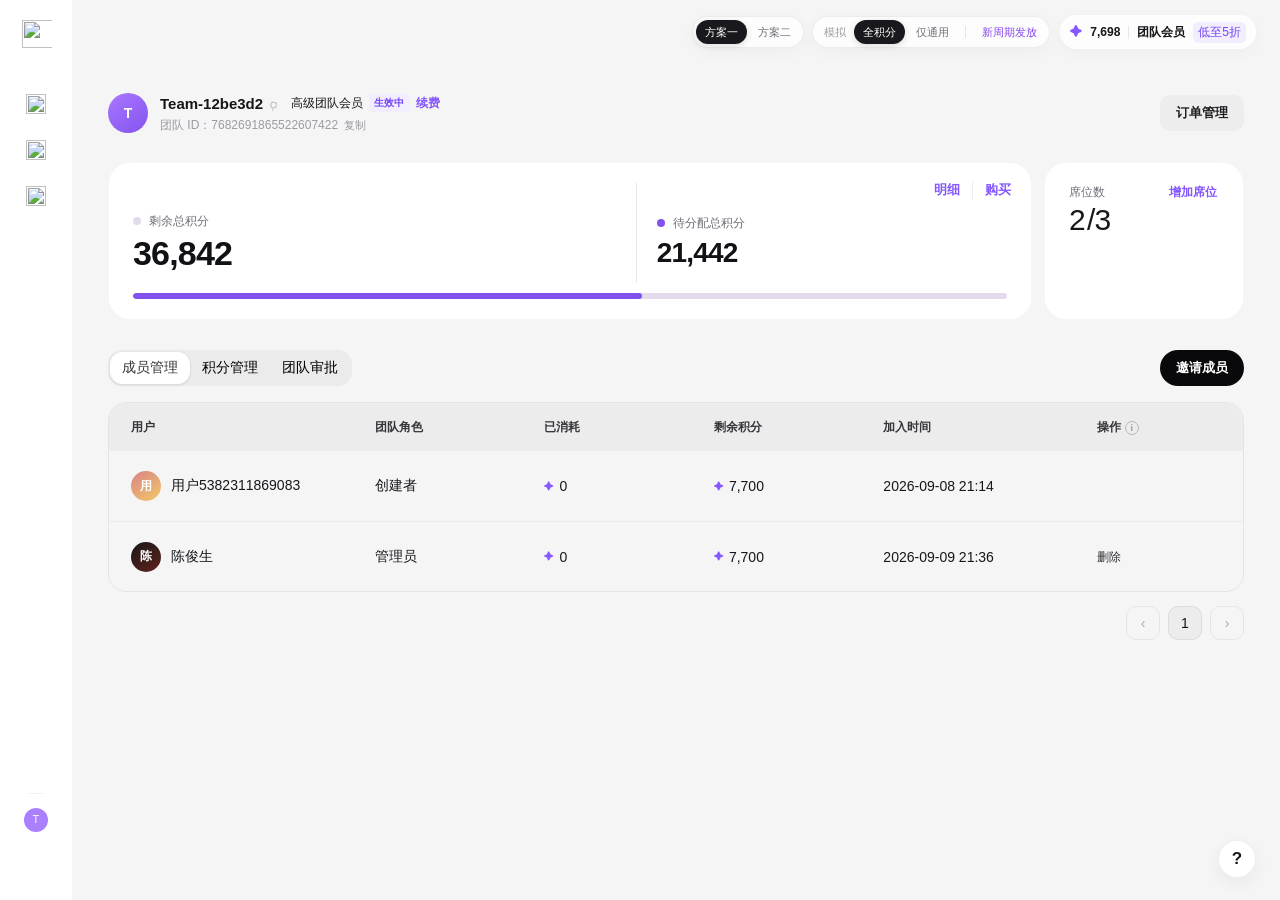
==== commit 50483506: "Move solution switch beside simulation controls" ====
--- a/index.html
+++ b/index.html
@@ -45,12 +45,18 @@
     </aside>
 
     <header class="topbar">
-      <div class="simulation-switch" role="group" aria-label="模拟工具">
-        <span class="simulation-switch-label">模拟</span>
-        <button type="button" class="simulation-option is-active" data-simulation-mode="all" aria-pressed="true">全积分</button>
-        <button type="button" class="simulation-option" data-simulation-mode="general" aria-pressed="false">仅通用</button>
-        <span class="simulation-divider" aria-hidden="true"></span>
-        <button type="button" class="simulation-option simulation-cycle" data-action="new-cycle">新周期发放</button>
+      <div class="topbar-switches">
+        <div class="simulation-switch solution-switch" role="group" aria-label="方案切换">
+          <button type="button" class="simulation-option is-active" data-solution-mode="one" aria-pressed="true">方案一</button>
+          <button type="button" class="simulation-option" data-solution-mode="two" aria-pressed="false">方案二</button>
+        </div>
+        <div class="simulation-switch" role="group" aria-label="模拟工具">
+          <span class="simulation-switch-label">模拟</span>
+          <button type="button" class="simulation-option is-active" data-simulation-mode="all" aria-pressed="true">全积分</button>
+          <button type="button" class="simulation-option" data-simulation-mode="general" aria-pressed="false">仅通用</button>
+          <span class="simulation-divider" aria-hidden="true"></span>
+          <button type="button" class="simulation-option simulation-cycle" data-action="new-cycle">新周期发放</button>
+        </div>
       </div>
       <button class="credit-pill" data-action="buy">
         <span class="credit-gem" aria-hidden="true">✦</span>
--- a/styles.css
+++ b/styles.css
@@ -260,6 +260,12 @@
   backdrop-filter: blur(18px);
 }
 
+.topbar-switches {
+  display: flex;
+  align-items: center;
+  gap: 8px;
+}
+
 .simulation-switch {
   display: inline-flex;
   height: 32px;
@@ -301,6 +307,10 @@
   color: #fff;
   background: #19191d;
   box-shadow: 0 2px 7px rgba(0, 0, 0, 0.13);
+}
+
+.solution-switch .simulation-option {
+  min-width: 48px;
 }
 
 .credit-pill {
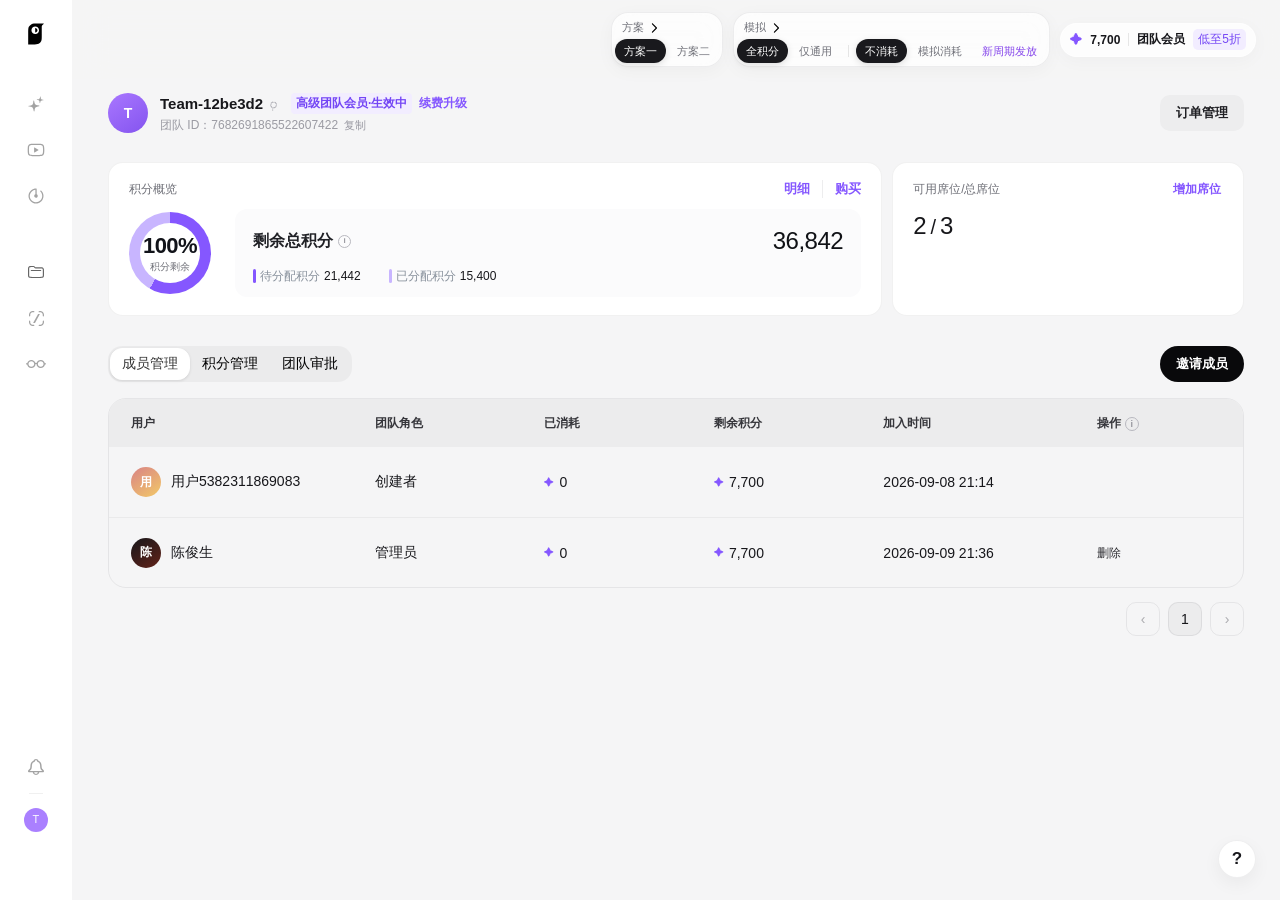
==== commit afa0e637: "Update team management demo with reviewed allocation UI and simulations" ====
--- a/index.html
+++ b/index.html
@@ -5,39 +5,39 @@
     <meta name="viewport" content="width=device-width, initial-scale=1.0" />
     <meta name="description" content="团队管理与积分管理交互 Demo" />
     <title>团队管理 · 交互 Demo</title>
-    <link rel="stylesheet" href="./styles.css?v=20260916-15" />
+    <link rel="stylesheet" href="./styles.css" />
   </head>
   <body>
     <aside class="sidebar" aria-label="主导航">
       <a class="sidebar-product" href="#" aria-label="产品首页">
-        <span class="sidebar-product-clip"><img src="./assets/sidebar/product.svg" alt="" /></span>
+        <span class="sidebar-product-clip"><img src="[data-uri]" alt="" /></span>
       </a>
       <nav class="side-nav" aria-label="业务导航">
         <button class="side-item" data-tooltip="灵感" aria-label="灵感">
-          <span class="side-item-surface"><span class="side-icon-frame"><img class="side-icon" src="./assets/sidebar/sparkle.svg" alt="" /></span></span>
+          <span class="side-item-surface"><span class="side-icon-frame"><img class="side-icon" src="[data-uri]" alt="" /></span></span>
         </button>
         <button class="side-item" data-tooltip="生成" aria-label="生成">
-          <span class="side-item-surface"><span class="side-icon-frame"><img class="side-icon" src="./assets/sidebar/video.svg" alt="" /></span></span>
+          <span class="side-item-surface"><span class="side-icon-frame"><img class="side-icon" src="[data-uri]" alt="" /></span></span>
         </button>
         <button class="side-item" data-tooltip="任务" aria-label="任务">
-          <span class="side-item-surface"><span class="side-icon-frame"><img class="side-icon" src="./assets/sidebar/tasks.svg" alt="" /></span></span>
+          <span class="side-item-surface"><span class="side-icon-frame"><img class="side-icon" src="[data-uri]" alt="" /></span></span>
         </button>
         <div class="side-nav-secondary">
           <button class="side-item" data-tooltip="资产" aria-label="资产">
-            <span class="side-item-surface"><span class="side-icon-frame"><img class="side-icon side-icon-folder" src="./assets/sidebar/folder.svg" alt="" /></span></span>
+            <span class="side-item-surface"><span class="side-icon-frame"><img class="side-icon side-icon-folder" src="[data-uri]" alt="" /></span></span>
           </button>
           <button class="side-item" data-tooltip="画布" aria-label="画布">
-            <span class="side-item-surface"><span class="side-icon-frame"><img class="side-icon side-icon-canvas" src="./assets/sidebar/canvas.svg" alt="" /></span></span>
+            <span class="side-item-surface"><span class="side-icon-frame"><img class="side-icon side-icon-canvas" src="[data-uri]" alt="" /></span></span>
           </button>
           <button class="side-item" data-tooltip="更多" aria-label="更多">
-            <span class="side-item-surface"><span class="side-icon-frame"><img class="side-icon side-icon-more" src="./assets/sidebar/more.svg" alt="" /></span></span>
+            <span class="side-item-surface"><span class="side-icon-frame"><img class="side-icon side-icon-more" src="[data-uri]" alt="" /></span></span>
           </button>
         </div>
       </nav>
 
       <div class="side-bottom">
         <button class="side-bottom-button" data-tooltip="通知" aria-label="通知">
-          <span class="side-icon-frame"><img class="side-icon side-icon-notifications" src="./assets/sidebar/notifications.svg" alt="" /></span>
+          <span class="side-icon-frame"><img class="side-icon side-icon-notifications" src="[data-uri]" alt="" /></span>
         </button>
         <span class="side-bottom-divider" aria-hidden="true"></span>
         <button class="profile-button" aria-label="个人中心"><span class="profile-dot">T</span></button>
@@ -45,19 +45,20 @@
     </aside>
 
     <header class="topbar">
-      <div class="topbar-switches">
-        <div class="simulation-switch solution-switch" role="group" aria-label="方案切换">
-          <button type="button" class="simulation-option is-active" data-solution-mode="one" aria-pressed="true">方案一</button>
-          <button type="button" class="simulation-option" data-solution-mode="two" aria-pressed="false">方案二</button>
-        </div>
-        <div class="simulation-switch" role="group" aria-label="模拟工具">
-          <span class="simulation-switch-label">模拟</span>
-          <button type="button" class="simulation-option is-active" data-simulation-mode="all" aria-pressed="true">全积分</button>
-          <button type="button" class="simulation-option" data-simulation-mode="general" aria-pressed="false">仅通用</button>
-          <span class="simulation-divider" aria-hidden="true"></span>
-          <button type="button" class="simulation-option simulation-cycle" data-action="new-cycle">新周期发放</button>
-        </div>
-      </div>
+      <details class="simulation-switch tool-switch" open>
+        <summary aria-label="展开或收起方案切换">方案<img src="./assets/chevron-down.svg" alt="" /></summary>
+        <div class="tool-options" role="tablist" aria-label="积分管理方案">
+          <button class="simulation-option is-active" role="tab" aria-selected="true" data-credit-scheme="overview">方案一</button>
+          <button class="simulation-option" role="tab" aria-selected="false" data-credit-scheme="tabs">方案二</button>
+        </div>
+      </details>
+      <details class="simulation-switch tool-switch" open><summary aria-label="展开或收起模拟工具">模拟<img src="./assets/chevron-down.svg" alt="" /></summary><div class="tool-options" role="group" aria-label="模拟工具">
+        <button type="button" class="simulation-option is-active" data-simulation-mode="all" aria-pressed="true">全积分</button>
+        <button type="button" class="simulation-option" data-simulation-mode="general" aria-pressed="false">仅通用</button>
+        <span class="simulation-divider" aria-hidden="true"></span>
+        <button class="simulation-option is-active" data-consumption="off" aria-pressed="true">不消耗</button>
+        <button class="simulation-option" data-consumption="on" aria-pressed="false">模拟消耗</button>
+        <button type="button" class="simulation-option simulation-cycle" data-action="new-cycle">新周期发放</button></div></details>
       <button class="credit-pill" data-action="buy">
         <span class="credit-gem" aria-hidden="true">✦</span>
         <span id="headerCredit">7,698</span>
@@ -75,8 +76,8 @@
             <div class="team-name-row">
               <h1 id="teamTitle">Team-12be3d2</h1>
               <button class="icon-button edit-button" data-action="rename" aria-label="修改团队名称">⌕</button>
-              <span class="team-plan" title="会员有效期：2026-10-08">高级团队会员 <span class="status-tag">生效中</span></span>
-              <button class="link-button" data-action="renew">续费</button>
+              <span class="team-plan" title="会员有效期：2026-10-08"><span class="status-tag">高级团队会员·生效中</span></span>
+              <button class="link-button" data-action="renew">续费升级</button>
             </div>
             <p>团队 ID：7682691865522607422 <button class="copy-button" data-copy="7682691865522607422">复制</button></p>
           </div>
@@ -86,25 +87,37 @@
 
       <section class="summary-grid" aria-label="团队概览">
         <article class="summary-card credits-card">
-          <div class="credit-summary-actions"><button class="link-button" data-action="details">明细</button><button class="link-button" data-action="buy">购买</button></div>
-          <div class="credit-summary-modules">
-            <section class="credit-summary-module credit-summary-primary" aria-label="剩余总积分">
-              <div class="card-label credit-total-label">剩余总积分</div>
-              <div class="large-number" id="availableTotal">0</div>
+          <div class="credit-summary-header">
+            <div class="card-label">积分概览</div>
+            <div class="credit-summary-actions"><button class="link-button" data-action="details">明细</button><button class="link-button" data-action="buy">购买</button></div>
+          </div>
+          <div class="credit-summary-content">
+            <div class="credit-donut" id="allocationDonut" role="img" tabindex="0" aria-label="团队积分剩余比例" aria-describedby="creditDonutTooltip">
+              <div class="credit-donut-center"><strong id="remainingPercent">91%</strong><span>积分剩余</span></div>
+              <div class="credit-donut-tooltip" id="creditDonutTooltip" role="tooltip">
+                <div class="credit-tooltip-row"><i class="credit-tooltip-dot is-unallocated"></i><span>待分配积分</span><strong>✨<span id="tooltipUnallocated">0</span></strong></div>
+                <div class="credit-tooltip-row"><i class="credit-tooltip-dot is-assigned"></i><span>已分配积分</span><strong>✨<span id="tooltipAssigned">0</span></strong></div>
+                <div class="credit-tooltip-row"><i class="credit-tooltip-dot is-consumed"></i><span>已消耗</span><strong>✨<span id="tooltipConsumed">2,000</span></strong></div>
+              </div>
+            </div>
+            <section class="credit-balance-panel" aria-label="剩余总积分">
+              <div class="credit-balance-main">
+                <div class="credit-balance-title">剩余总积分 <span class="info-dot" title="成员剩余积分与待分配积分之和">i</span></div>
+                <div class="large-number" id="availableTotal">0</div>
+              </div>
+              <div class="credit-balance-breakdown">
+                <span><i class="credit-legend credit-legend-unallocated"></i>待分配积分 <strong id="unallocatedSummaryTotal">0</strong></span>
+                <span><i class="credit-legend credit-legend-assigned"></i>已分配积分 <strong id="assignedSummaryTotal">0</strong></span>
+              </div>
             </section>
-            <section class="credit-summary-module" aria-label="待分配总积分">
-              <div class="card-label credit-unallocated-label">待分配总积分</div>
-              <div class="large-number" id="unallocatedSummaryTotal">0</div>
-            </section>
-          </div>
-          <div class="credit-proportion" id="creditProportion" role="meter" aria-label="待分配积分占剩余总积分" aria-valuemin="0" aria-valuenow="0" aria-valuemax="0"><span></span></div>
+          </div>
         </article>
 
         <article class="summary-card seats-card">
           <div class="summary-topline">
             <div>
-              <div class="card-label">席位数</div>
-              <div class="seat-number"><span id="seatUsed">2</span><small>/<span id="seatTotal">3</span></small></div>
+              <div class="card-label">可用席位/总席位</div>
+              <div class="seat-number"><span id="seatUsed">2</span><span class="seat-slash"> / </span><span id="seatTotal">3</span></div>
             </div>
             <button class="link-button" data-action="seats">增加席位</button>
           </div>
@@ -150,14 +163,7 @@
           <div class="points-overview" id="pointsOverview" aria-live="polite"></div>
           <div class="shortage-banner" id="shortageBanner" hidden></div>
           <div class="table-card points-table-card">
-            <div class="data-table points-table table-head" id="pointsTableHead">
-              <div>用户</div>
-              <div>团队角色</div>
-              <div id="creditConsumedHeader">已消耗</div>
-              <div id="creditBalanceHeader">剩余通用积分</div>
-              <div id="creditActionHeader">操作</div>
-              <div id="creditEditOperationHeader" hidden>操作</div>
-            </div>
+            <div class="data-table points-table table-head" id="pointsTableHead"></div>
             <div id="pointsRows"></div>
           </div>
           </section>
@@ -216,7 +222,7 @@
               <label class="detail-filter-field">
                 <span>日期范围</span>
                 <button type="button" class="detail-filter-control detail-date-control">
-                  <img src="./assets/detail/calendar.svg" alt="" />
+                  <img src="[data-uri]" alt="" />
                   <span>2026/08/16 — 2026/09/16</span>
                 </button>
               </label>
@@ -224,21 +230,21 @@
                 <span>模型</span>
                 <button type="button" class="detail-filter-control" aria-haspopup="listbox">
                   <span>全部模型</span>
-                  <img src="./assets/detail/chevron.svg" alt="" />
+                  <img src="[data-uri]" alt="" />
                 </button>
               </label>
               <label class="detail-filter-field">
                 <span>项目</span>
                 <button type="button" class="detail-filter-control" aria-haspopup="listbox">
                   <span>全部项目</span>
-                  <img src="./assets/detail/chevron.svg" alt="" />
+                  <img src="[data-uri]" alt="" />
                 </button>
               </label>
               <label class="detail-filter-field">
                 <span>成员</span>
                 <button type="button" class="detail-filter-control detail-member-control" aria-haspopup="listbox">
                   <span>全部成员</span>
-                  <img src="./assets/detail/member.svg" alt="" />
+                  <img src="[data-uri]" alt="" />
                 </button>
               </label>
               <div class="detail-filter-actions">
@@ -307,6 +313,6 @@
 
     <div class="toast-region" aria-live="polite" aria-atomic="true" id="toastRegion"></div>
 
-    <script src="./app.js?v=20260916-15"></script>
+    <script src="./app.js"></script>
   </body>
 </html>
--- a/styles.css
+++ b/styles.css
@@ -1,3 +1,4 @@
+
 :root {
   --bg: #f5f5f6;
   --surface: #ffffff;
@@ -260,12 +261,6 @@
   backdrop-filter: blur(18px);
 }
 
-.topbar-switches {
-  display: flex;
-  align-items: center;
-  gap: 8px;
-}
-
 .simulation-switch {
   display: inline-flex;
   height: 32px;
@@ -307,10 +302,6 @@
   color: #fff;
   background: #19191d;
   box-shadow: 0 2px 7px rgba(0, 0, 0, 0.13);
-}
-
-.solution-switch .simulation-option {
-  min-width: 48px;
 }
 
 .credit-pill {
@@ -799,7 +790,7 @@
 }
 
 .table-row:hover {
-  background: rgba(255, 255, 255, 0.55);
+  background: #f2f2f2;
 }
 
 .user-cell {
@@ -1038,7 +1029,6 @@
 }
 
 .points-table.table-row.is-editing {
-  background: rgba(72, 72, 73, 0.04);
   box-shadow: none;
 }
 
@@ -1950,8 +1940,8 @@
 .credit-subtab:focus-visible { outline: 2px solid var(--text); outline-offset: 3px; border-radius: 2px; }
 #pointsOverview { display: flex; align-items: center; justify-content: space-between; gap: 24px; margin: 0 0 20px; padding: 20px 28px; border-radius: 16px; box-shadow: none; }
 .unallocated-summary { display: flex; flex-direction: column; align-items: flex-start; gap: 6px; flex-shrink: 0; }
-.unallocated-summary > span { color: var(--text-secondary); font-size: 14px; }
-.unallocated-summary > strong { font-size: 28px; line-height: 1.2; font-weight: 600; font-variant-numeric: tabular-nums; }
+.unallocated-summary > span { color: var(--text-secondary); font-size: 12px; }
+.unallocated-summary > strong { font-size: 20px; line-height: 1.2; font-weight: 600; font-variant-numeric: tabular-nums; }
 .points-table { min-width: 740px; grid-template-columns: minmax(220px, 1.6fr) minmax(110px, 1fr) minmax(100px, 1fr) minmax(160px, 1.2fr) 122px; }
 .points-table.is-credit-editing { min-width: 860px; grid-template-columns: minmax(190px, 1.45fr) minmax(100px, .8fr) minmax(84px, .65fr) minmax(132px, 1fr) minmax(150px, 1.05fr) 100px; }
 
@@ -1998,25 +1988,28 @@
 }
 .allocation-editor-line { display: contents; }
 .allocation-before { color: #2f2f35; font-size: 14px; font-variant-numeric: tabular-nums; }
-.allocation-stepper { display: grid; overflow: hidden; width: min(154px, 100%); height: 36px; grid-template-columns: 34px 1fr 34px; align-items: center; border-radius: 999px; background: #f1f1f2; }
-.allocation-stepper:focus-within { outline: 2px solid #9254ff; outline-offset: 2px; }
-.allocation-stepper button { display: grid; height: 100%; place-items: center; padding: 0; border: 0; color: #17171b; background: transparent; cursor: pointer; font-size: 22px; }
+.allocation-stepper { display: grid; overflow: hidden; width: 144px; height: 32px; grid-template-columns: 32px minmax(0, 1fr) 32px; gap: 8px; align-items: center; border: 0; border-radius: 26px; background: #f2f2f2; }
+.allocation-stepper:focus-within { box-shadow: none; }
+.allocation-stepper button:focus-visible { outline: 2px solid var(--credit-purple); outline-offset: -3px; border-radius: 50%; }
+.allocation-stepper button { display: grid; width: 32px; height: 32px; place-items: center; padding: 0; border: 0; color: #17171b; background: transparent; cursor: pointer; font-size: 24px; font-weight: 400; }
 .allocation-stepper button:hover { background: #e5e5e7; }
 .allocation-stepper button:disabled { opacity: .3; cursor: default; }
-.allocation-stepper input { width: 100%; min-width: 0; height: 100%; padding: 0 2px; border: 0; outline: 0; background: transparent; font: inherit; font-size: 14px; font-weight: 500; text-align: center; appearance: textfield; -moz-appearance: textfield; }
+.allocation-stepper input { width: 53px; justify-self: center; min-width: 0; height: 20px; padding: 0; border: 0; outline: 0; background: transparent; color: #000; font-family: Montserrat, sans-serif; font-size: 12px; line-height: 20px; font-weight: 400; text-align: center; appearance: textfield; -moz-appearance: textfield; }
 .allocation-stepper input::-webkit-inner-spin-button,
 .allocation-stepper input::-webkit-outer-spin-button { margin: 0; -webkit-appearance: none; }
-.allocation-input { width: min(132px, 100%); height: 36px; border-radius: 999px; background: #f1f1f2; }
+.allocation-input { width: min(132px, 100%); height: 36px; border-radius: 10px; background: #f1f1f2; }
 .allocation-input:focus-within { outline: 2px solid #9254ff; outline-offset: 2px; }
 .allocation-input input { width: 100%; height: 100%; padding: 0 12px; border: 0; outline: 0; border-radius: inherit; background: transparent; font: inherit; font-size: 14px; font-weight: 500; text-align: center; appearance: textfield; -moz-appearance: textfield; }
 .allocation-input input::-webkit-inner-spin-button,
 .allocation-input input::-webkit-outer-spin-button { margin: 0; -webkit-appearance: none; }
 .allocation-editor-actions { justify-content: flex-start; white-space: nowrap; }
+.allocation-editor-footer { display: flex; min-height: 26px; grid-column: 3 / 6; align-items: flex-end; padding-top: 2px; }
+.allocation-editor-footer > span { color: var(--text-secondary); font-size: 12px; }
 @media (max-width: 980px) {
   .allocation-editor-row { overflow-x: auto; }
 }
 
-.allocation-guidance { margin: 0; color: var(--text-secondary); font-size: 14px; line-height: 1.5; }
+.allocation-guidance { margin: 0; color: var(--text-secondary); font-size: 12px; line-height: 1.5; }
 @media (max-width: 700px) { #pointsOverview { align-items: flex-start; flex-direction: column; gap: 12px; padding: 20px; } }
 
 /* Inline credit balances, matching the supplied legend reference. */
@@ -2038,37 +2031,130 @@
 .toolbar > .tabs { align-items: center; }
 .toolbar > .tabs > .tab { height: calc(var(--toolbar-control-height) - 4px); }
 
-/* Team plan is part of the identity; balances share one expanded overview. */
+/* Team plan is part of the identity; the overview follows the supplied compact card layout. */
 .team-name-row { flex-wrap: wrap; }
 .team-plan { display: inline-flex; align-items: center; gap: 6px; margin-left: 10px; font-size: 12px; font-weight: 500; }
-.summary-grid { grid-template-columns: minmax(0, 1fr) 200px; }
-.credits-card { padding: 20px; }
-.credit-summary-actions { position: absolute; top: 18px; right: 20px; z-index: 1; display: flex; align-items: center; }
-.credit-summary-modules { display: grid; grid-template-columns: 1.35fr 1fr; align-items: stretch; min-height: 100px; }
-.credit-summary-module { display: flex; min-width: 0; flex-direction: column; justify-content: center; padding: 22px 20px 4px; }
-.credit-summary-module:first-child { padding-left: 4px; }
-.credit-summary-module:last-child { padding-right: 4px; }
-.credit-summary-module + .credit-summary-module { border-left: 1px solid var(--line-strong); }
-.credit-summary-primary { padding-right: 28px; }
-.credit-summary-module .large-number { margin-top: 4px; font-size: 28px; line-height: 34px; font-weight: 600; }
-.credit-summary-primary .large-number { font-size: 34px; line-height: 38px; font-weight: 600; }
-.credit-summary-module .card-label { display: flex; align-items: center; gap: 8px; }
-.credit-summary-module .card-label::before { width: 8px; height: 8px; flex: 0 0 8px; border-radius: 50%; background: #e2dbea; content: ''; }
-.credit-summary-module .credit-unallocated-label::before { background: #8252ed; }
-.credit-proportion { overflow: hidden; height: 6px; margin: 10px 4px 0; border-radius: 999px; background: #e2dbea; }
-.credit-proportion > span { display: block; width: var(--unallocated-share, 0%); height: 100%; border-radius: inherit; background: #8252ed; transition: width 180ms ease; }
+.summary-grid { grid-template-columns: minmax(0, 2.2fr) minmax(260px, 1fr); gap: 10px; }
+.summary-card { border-color: rgba(22, 22, 27, .06); border-radius: 15px; }
+.credits-card { min-height: 150px; padding: 16px 20px 18px; }
+.credit-summary-header { display: flex; align-items: center; justify-content: space-between; min-height: 20px; }
+.credit-summary-actions { display: flex; align-items: center; }
+.credit-summary-content { display: grid; grid-template-columns: 86px minmax(0, 1fr); align-items: center; gap: 20px; margin-top: 10px; }
+.credit-donut { position: relative; display: grid; width: 82px; height: 82px; flex: 0 0 82px; place-items: center; border-radius: 50%; background: conic-gradient(#8fcae9 0 11%, #e1e3e6 11% 25%, #139be8 25% 100%); }
+.credit-donut::after { position: absolute; inset: 11px; border-radius: 50%; background: #fff; content: ''; }
+.credit-donut-center { position: relative; z-index: 1; display: flex; flex-direction: column; align-items: center; }
+.credit-donut-center strong { color: #111319; font-size: 22px; font-weight: 650; line-height: 26px; letter-spacing: -.6px; }
+.credit-donut-center span { margin-top: 1px; color: var(--text-secondary); font-size: 10px; line-height: 14px; }
+.credit-donut:focus-visible { outline: 2px solid #1598e5; outline-offset: 4px; }
+.credit-donut-tooltip { position: absolute; z-index: 20; top: 50%; left: calc(100% + 14px); display: grid; width: 218px; gap: 10px; padding: 14px 16px; border: 1px solid rgba(21, 23, 28, .1); border-radius: 10px; background: rgba(255, 255, 255, .98); box-shadow: 0 10px 30px rgba(20, 30, 45, .14); opacity: 0; pointer-events: none; transform: translate(6px, -50%); transition: opacity 160ms ease, transform 160ms ease; }
+.credit-donut-tooltip::before { position: absolute; top: 50%; left: -6px; width: 10px; height: 10px; border-left: 1px solid rgba(21, 23, 28, .1); border-bottom: 1px solid rgba(21, 23, 28, .1); background: #fff; content: ''; transform: translateY(-50%) rotate(45deg); }
+.credit-donut:hover .credit-donut-tooltip,
+.credit-donut:focus .credit-donut-tooltip,
+.credit-donut:focus-within .credit-donut-tooltip { opacity: 1; transform: translate(0, -50%); }
+.credit-tooltip-row { display: grid; grid-template-columns: 10px minmax(0, 1fr) auto; align-items: center; gap: 8px; color: #5f626b; font-size: 12px; line-height: 18px; white-space: nowrap; }
+.credit-tooltip-row strong { color: #202126; font-size: 13px; font-weight: 600; font-variant-numeric: tabular-nums; }
+.credit-tooltip-dot { width: 8px; height: 8px; border-radius: 50%; }
+.credit-tooltip-dot.is-unallocated { background: #139be8; }
+.credit-tooltip-dot.is-assigned { background: #8fcae9; }
+.credit-tooltip-dot.is-consumed { background: #e1e3e6; box-shadow: inset 0 0 0 1px rgba(20, 30, 45, .08); }
+.credit-balance-panel { min-width: 0; min-height: 86px; padding: 16px 18px 12px; border-radius: 12px; background: #fbfbfc; }
+.credit-balance-main { display: flex; min-width: 0; align-items: center; justify-content: space-between; gap: 20px; }
+.credit-balance-title { display: flex; align-items: center; gap: 5px; color: #202126; font-size: 16px; font-weight: 600; white-space: nowrap; }
+.credit-balance-title .info-dot { width: 13px; height: 13px; font-size: 8px; }
+.credit-balance-main .large-number { margin: 0; font-size: 24px; font-weight: 500; line-height: 32px; letter-spacing: -.5px; white-space: nowrap; }
+.credit-balance-breakdown { display: flex; flex-wrap: wrap; gap: 12px 28px; margin-top: 10px; color: #87909b; font-size: 12px; line-height: 18px; }
+.credit-balance-breakdown span { display: inline-flex; align-items: center; gap: 4px; }
+.credit-balance-breakdown strong { color: inherit; font-weight: 500; }
+.credit-legend { display: inline-block; width: 3px; height: 14px; border-radius: 2px; }
+.credit-legend-unallocated { background: #11a8f1; }
+.credit-legend-assigned { background: #94d0ef; }
+.seats-card { min-height: 150px; padding: 17px 20px; }
+.seats-card .card-label { font-size: 12px; }
+.seats-card .seat-number { margin-top: 12px; font-size: 24px; line-height: 32px; }
+.seats-card .summary-topline > .link-button { top: 17px; right: 20px; }
 @media (max-width: 900px) {
   .summary-grid { grid-template-columns: 1fr; }
   .team-plan { margin-left: 0; }
 }
-@media (max-width: 1080px) {
-  .credit-summary-modules { grid-template-columns: 1.25fr 1fr; }
-  .credit-summary-module { padding-left: 14px; padding-right: 14px; }
-  .credit-summary-primary { padding-left: 10px; padding-right: 18px; }
+@media (min-width: 901px) and (max-width: 1080px) {
+  .summary-grid { grid-template-columns: minmax(0, 1.8fr) minmax(230px, .8fr); }
+  .credit-summary-content { gap: 14px; }
 }
 @media (max-width: 600px) {
-  .credit-summary-modules { grid-template-columns: 1fr; gap: 20px; }
-  .credit-summary-module { padding: 0; }
-  .credit-summary-primary { padding-top: 20px; }
-  .credit-summary-module + .credit-summary-module { border-left: 0; border-top: 1px solid var(--line-strong); padding-top: 20px; }
-}
+  .credit-summary-content { grid-template-columns: 1fr; justify-items: center; }
+  .credit-balance-panel { width: 100%; }
+  .credit-balance-main { align-items: flex-start; flex-direction: column; gap: 4px; }
+  .credit-donut-tooltip { top: calc(100% + 12px); left: 50%; transform: translate(-50%, 6px); }
+  .credit-donut-tooltip::before { top: -6px; left: 50%; transform: translateX(-50%) rotate(135deg); }
+  .credit-donut:hover .credit-donut-tooltip,
+  .credit-donut:focus .credit-donut-tooltip,
+  .credit-donut:focus-within .credit-donut-tooltip { transform: translate(-50%, 0); }
+}
+
+/* Two design proposals for the credit-management workspace. */
+.credit-scheme-switch-row { display: flex; justify-content: center; margin: 28px 0 4px; }
+.credit-scheme-switch { display: inline-flex; gap: 4px; padding: 4px; border-radius: 14px; background: #ededf0; }
+.credit-scheme-tag { min-width: 98px; height: 42px; padding: 0 20px; border: 0; border-radius: 12px; color: #696a73; background: transparent; font: inherit; font-size: 16px; font-weight: 600; cursor: pointer; }
+.credit-scheme-tag:hover { color: #111319; }
+.credit-scheme-tag.is-active { color: #111319; background: #fff; box-shadow: 0 1px 3px rgba(0, 0, 0, .08); }
+.credit-scheme-tag:focus-visible { outline: 2px solid #1598e5; outline-offset: 2px; }
+#panel-credits.is-scheme-overview .credit-workspace-toolbar { display: none; }
+#pointsOverview.is-all-types { display: grid; min-height: 92px; grid-template-columns: repeat(3, minmax(0, 1fr)); gap: 0; padding: 0; }
+.pool-summary-item { display: flex; min-width: 0; flex-direction: column; justify-content: center; gap: 6px; padding: 18px 28px; }
+.pool-summary-item + .pool-summary-item { border-left: 1px solid var(--line); }
+.pool-summary-item span { overflow: hidden; color: var(--text-secondary); font-size: 12px; text-overflow: ellipsis; white-space: nowrap; }
+.pool-summary-item strong { color: #202126; font-size: 20px; font-weight: 500; font-variant-numeric: tabular-nums; line-height: 1.2; }
+.points-table.scheme-one-table { min-width: 900px; grid-template-columns: minmax(190px, 1.35fr) minmax(105px, .72fr) minmax(100px, .72fr) minmax(140px, .9fr) minmax(150px, 1fr) minmax(120px, .78fr); }
+.points-table.scheme-two-table { min-width: 740px; grid-template-columns: minmax(220px, 1.6fr) minmax(110px, 1fr) minmax(100px, 1fr) minmax(160px, 1.2fr) 122px; }
+.scheme-credit-select { position: relative; display: inline-flex; width: max-content; max-width: 132px; align-items: center; }
+.scheme-credit-select select { width: 100%; min-width: 106px; padding: 7px 27px 7px 9px; border: 0; outline: 0; color: #26272c; background: transparent; font: inherit; font-size: 14px; appearance: none; cursor: pointer; }
+.scheme-credit-select:focus-within { border-radius: 7px; outline: 2px solid #1598e5; outline-offset: 1px; }
+.scheme-credit-chevron { position: absolute; right: 8px; top: 50%; color: #303137; font-size: 16px; pointer-events: none; transform: translateY(-55%); }
+.credit-type-empty { color: #9a9ba1; }
+.scheme-one-table .point-value, .scheme-two-table .point-value { color: #69bff3; }
+
+.sr-only { position: absolute; overflow: hidden; width: 1px; height: 1px; padding: 0; border: 0; margin: -1px; clip: rect(0, 0, 0, 0); white-space: nowrap; }
+@media (max-width: 700px) {
+  #pointsOverview.is-all-types { min-width: 620px; grid-template-columns: repeat(3, minmax(180px, 1fr)); }
+  #panel-credits.is-scheme-overview #creditTypeContent { overflow-x: auto; }
+}
+
+
+/* Review controls share the compact simulation styling at every viewport. */
+:root { --credit-purple: #8557ff; --credit-purple-light: #c8b5ff; }
+.tool-switch { height: auto; min-height: 32px; flex-shrink: 0; }
+.tool-switch summary { display: inline-flex; align-items: center; gap: 4px; padding: 4px 7px; cursor: pointer; list-style: none; color: var(--text-secondary); font-size: 11px; white-space: nowrap; }
+.tool-switch summary::-webkit-details-marker { display: none; }
+.tool-switch summary img { width: 12px; height: 12px; transform: rotate(90deg); }
+.tool-switch:not([open]) summary { flex-direction: row-reverse; }
+.tool-switch[open] summary img { transform: rotate(-90deg); }
+.tool-options { display: inline-flex; align-items: center; gap: 2px; }
+.tool-switch:not([open]) .tool-options { display: none; }
+.tool-switch[open] { display: flex; }
+.topbar { height: auto; min-height: 64px; flex-wrap: wrap; padding-top: 12px; padding-bottom: 12px; }
+.point-value, .scheme-one-table .point-value, .scheme-two-table .point-value, .credit-readonly, .credit-balance-breakdown strong { color: var(--text); }
+.point-gem, .credit-gem { color: var(--credit-purple); }
+.credit-tooltip-dot.is-unallocated, .credit-legend-unallocated { background: var(--credit-purple); }
+.credit-tooltip-dot.is-assigned, .credit-legend-assigned { background: var(--credit-purple-light); }
+.credit-tooltip-row[hidden] { display: none; }
+.pool-summary-item { position: relative; }
+.pool-summary-item + .pool-summary-item { border-left: 0; }
+.pool-summary-item + .pool-summary-item::before { content: ''; position: absolute; left: 0; top: 16px; bottom: 16px; width: 1px; background: var(--line); }
+.credit-select-trigger { display: inline-flex; align-items: center; gap: 4px; border: 0; padding: 7px 0; background: transparent; font: inherit; color: #0f1419; cursor: pointer; white-space: nowrap; }
+.credit-select-trigger img, .credit-select-menu img { width: 16px; height: 16px; flex: 0 0 16px; }
+.credit-select-menu { position: fixed; z-index: 100; width: 160px; padding: 8px 4px; border-radius: 12px; background: #fff; box-shadow: 0 8px 28px rgba(0,0,0,.08); display: grid; gap: 4px; }
+.credit-select-menu button { display: flex; align-items: center; justify-content: space-between; gap: 8px; height: 36px; padding: 0 12px; border: 0; border-radius: 8px; background: transparent; color: #0f1419; font: inherit; font-size: 13px; line-height: 22px; cursor: pointer; }
+.credit-select-menu button[aria-selected="true"], .credit-select-menu button:hover, .credit-select-menu button:focus-visible { background: rgba(0,0,0,.05); }
+@media (max-width: 1050px) { .page-shell { padding-top: 112px; } }
+@media (max-width: 700px) { .topbar { padding: 8px 12px; gap: 6px; } .tool-options { flex-wrap: wrap; } .tool-switch { max-width: 100%; } .page-shell { padding-top: 156px; } }
+/* The exported glyphs use the dark-theme fill; retain their paths and tint for this light surface. */
+.tool-switch summary img, .credit-select-trigger img, .credit-select-menu img { filter: brightness(0); }
+.credit-select-trigger img { width: 12px; height: 12px; flex-basis: 12px; }
+
+@font-face { font-family: Montserrat; font-style: normal; font-weight: 400; font-display: swap; src: url('./assets/montserrat-digits.ttf') format('truetype'); }
+.allocation-stepper button img { width: 32px; height: 32px; display: block; }
+.seats-card .seat-number .seat-slash { font-size: 20px; }
+
+.points-table.table-row.is-inactive { opacity: .5; }
+
+.team-plan .status-tag { font-size: 12px; }
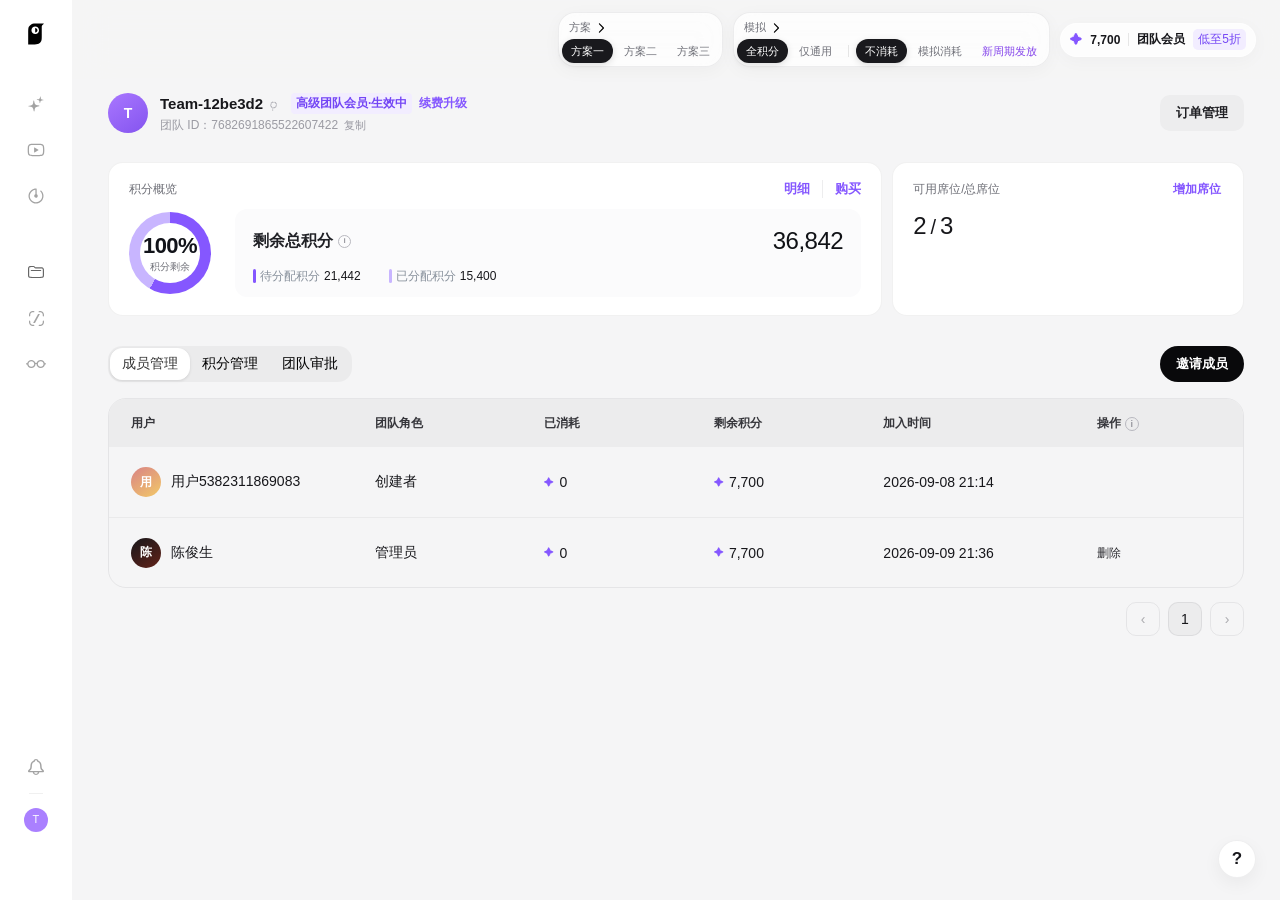
==== commit 02cb340e: "Add third credit allocation scheme" ====
--- a/index.html
+++ b/index.html
@@ -50,6 +50,7 @@
         <div class="tool-options" role="tablist" aria-label="积分管理方案">
           <button class="simulation-option is-active" role="tab" aria-selected="true" data-credit-scheme="overview">方案一</button>
           <button class="simulation-option" role="tab" aria-selected="false" data-credit-scheme="tabs">方案二</button>
+          <button class="simulation-option" role="tab" aria-selected="false" data-credit-scheme="delta">方案三</button>
         </div>
       </details>
       <details class="simulation-switch tool-switch" open><summary aria-label="展开或收起模拟工具">模拟<img src="./assets/chevron-down.svg" alt="" /></summary><div class="tool-options" role="group" aria-label="模拟工具">
--- a/styles.css
+++ b/styles.css
@@ -1988,7 +1988,7 @@
 }
 .allocation-editor-line { display: contents; }
 .allocation-before { color: #2f2f35; font-size: 14px; font-variant-numeric: tabular-nums; }
-.allocation-stepper { display: grid; overflow: hidden; width: 144px; height: 32px; grid-template-columns: 32px minmax(0, 1fr) 32px; gap: 8px; align-items: center; border: 0; border-radius: 26px; background: #f2f2f2; }
+.allocation-stepper { display: grid; overflow: hidden; width: 144px; height: 32px; grid-template-columns: 32px minmax(0, 1fr) 32px; gap: 8px; align-items: center; border: 0; border-radius: 26px; background: rgba(0, 0, 0, 0.06); }
 .allocation-stepper:focus-within { box-shadow: none; }
 .allocation-stepper button:focus-visible { outline: 2px solid var(--credit-purple); outline-offset: -3px; border-radius: 50%; }
 .allocation-stepper button { display: grid; width: 32px; height: 32px; place-items: center; padding: 0; border: 0; color: #17171b; background: transparent; cursor: pointer; font-size: 24px; font-weight: 400; }
@@ -2106,6 +2106,10 @@
 .pool-summary-item strong { color: #202126; font-size: 20px; font-weight: 500; font-variant-numeric: tabular-nums; line-height: 1.2; }
 .points-table.scheme-one-table { min-width: 900px; grid-template-columns: minmax(190px, 1.35fr) minmax(105px, .72fr) minmax(100px, .72fr) minmax(140px, .9fr) minmax(150px, 1fr) minmax(120px, .78fr); }
 .points-table.scheme-two-table { min-width: 740px; grid-template-columns: minmax(220px, 1.6fr) minmax(110px, 1fr) minmax(100px, 1fr) minmax(160px, 1.2fr) 122px; }
+.points-table.scheme-three-table { min-width: 1120px; grid-template-columns: minmax(170px, 1.35fr) minmax(90px, .72fr) minmax(86px, .68fr) minmax(100px, .76fr) minmax(118px, .9fr) minmax(132px, 1fr) minmax(144px, 1.08fr) minmax(104px, .78fr); }
+.scheme-three-table .allocation-input { width: 120px; height: 32px; border-radius: 8px; background: rgba(0, 0, 0, 0.06); }
+.scheme-three-table .allocation-input input { font-family: Montserrat, sans-serif; font-size: 12px; font-weight: 400; }
+.credit-type-label { color: var(--text); font-size: 14px; white-space: nowrap; }
 .scheme-credit-select { position: relative; display: inline-flex; width: max-content; max-width: 132px; align-items: center; }
 .scheme-credit-select select { width: 100%; min-width: 106px; padding: 7px 27px 7px 9px; border: 0; outline: 0; color: #26272c; background: transparent; font: inherit; font-size: 14px; appearance: none; cursor: pointer; }
 .scheme-credit-select:focus-within { border-radius: 7px; outline: 2px solid #1598e5; outline-offset: 1px; }
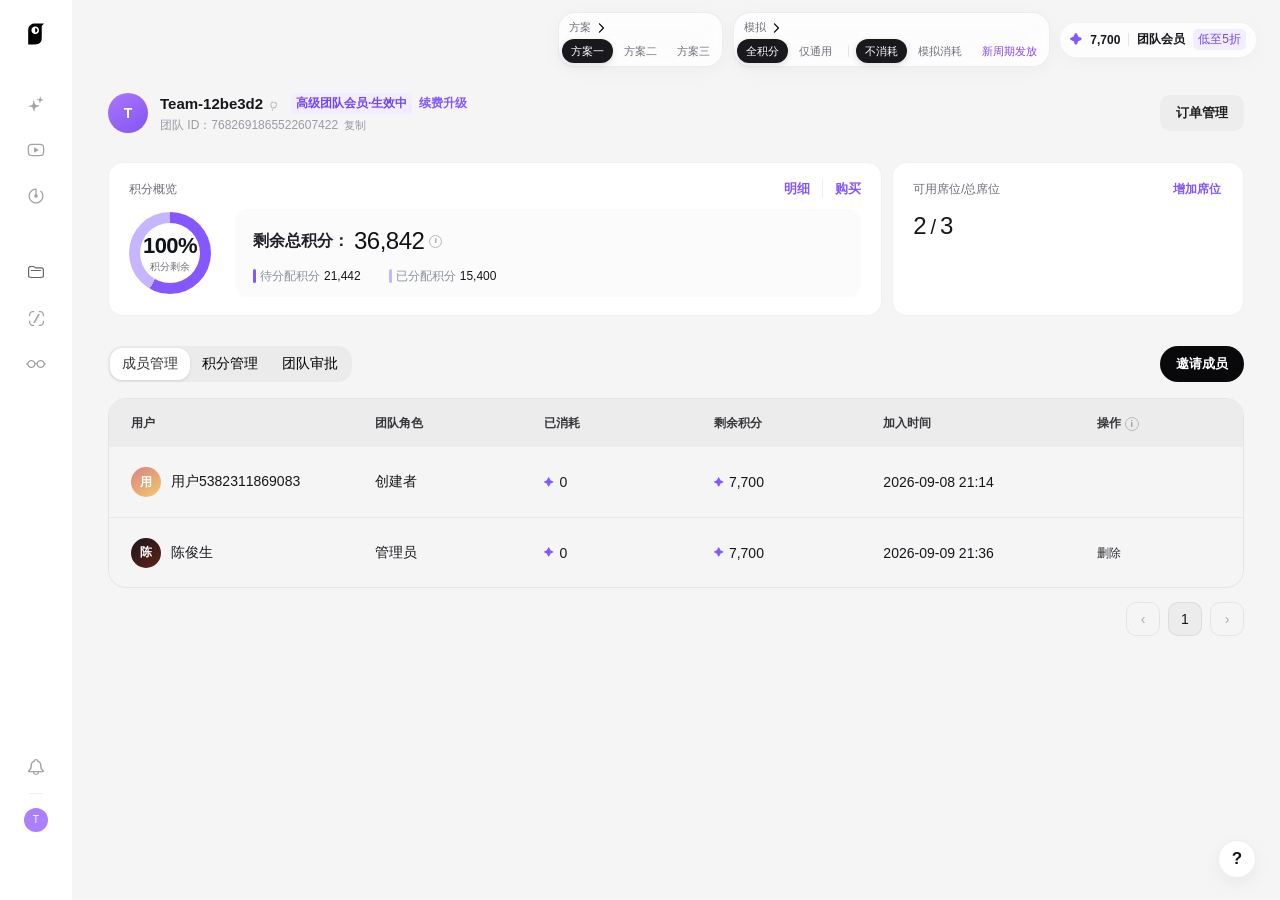
==== commit fe950883: "Place total credits beside label" ====
--- a/index.html
+++ b/index.html
@@ -103,8 +103,7 @@
             </div>
             <section class="credit-balance-panel" aria-label="剩余总积分">
               <div class="credit-balance-main">
-                <div class="credit-balance-title">剩余总积分 <span class="info-dot" title="成员剩余积分与待分配积分之和">i</span></div>
-                <div class="large-number" id="availableTotal">0</div>
+                <div class="credit-balance-title">剩余总积分：<span class="large-number" id="availableTotal">0</span> <span class="info-dot" title="成员剩余积分与待分配积分之和">i</span></div>
               </div>
               <div class="credit-balance-breakdown">
                 <span><i class="credit-legend credit-legend-unallocated"></i>待分配积分 <strong id="unallocatedSummaryTotal">0</strong></span>
--- a/styles.css
+++ b/styles.css
@@ -2058,7 +2058,7 @@
 .credit-tooltip-dot.is-assigned { background: #8fcae9; }
 .credit-tooltip-dot.is-consumed { background: #e1e3e6; box-shadow: inset 0 0 0 1px rgba(20, 30, 45, .08); }
 .credit-balance-panel { min-width: 0; min-height: 86px; padding: 16px 18px 12px; border-radius: 12px; background: #fbfbfc; }
-.credit-balance-main { display: flex; min-width: 0; align-items: center; justify-content: space-between; gap: 20px; }
+.credit-balance-main { display: flex; min-width: 0; align-items: center; }
 .credit-balance-title { display: flex; align-items: center; gap: 5px; color: #202126; font-size: 16px; font-weight: 600; white-space: nowrap; }
 .credit-balance-title .info-dot { width: 13px; height: 13px; font-size: 8px; }
 .credit-balance-main .large-number { margin: 0; font-size: 24px; font-weight: 500; line-height: 32px; letter-spacing: -.5px; white-space: nowrap; }
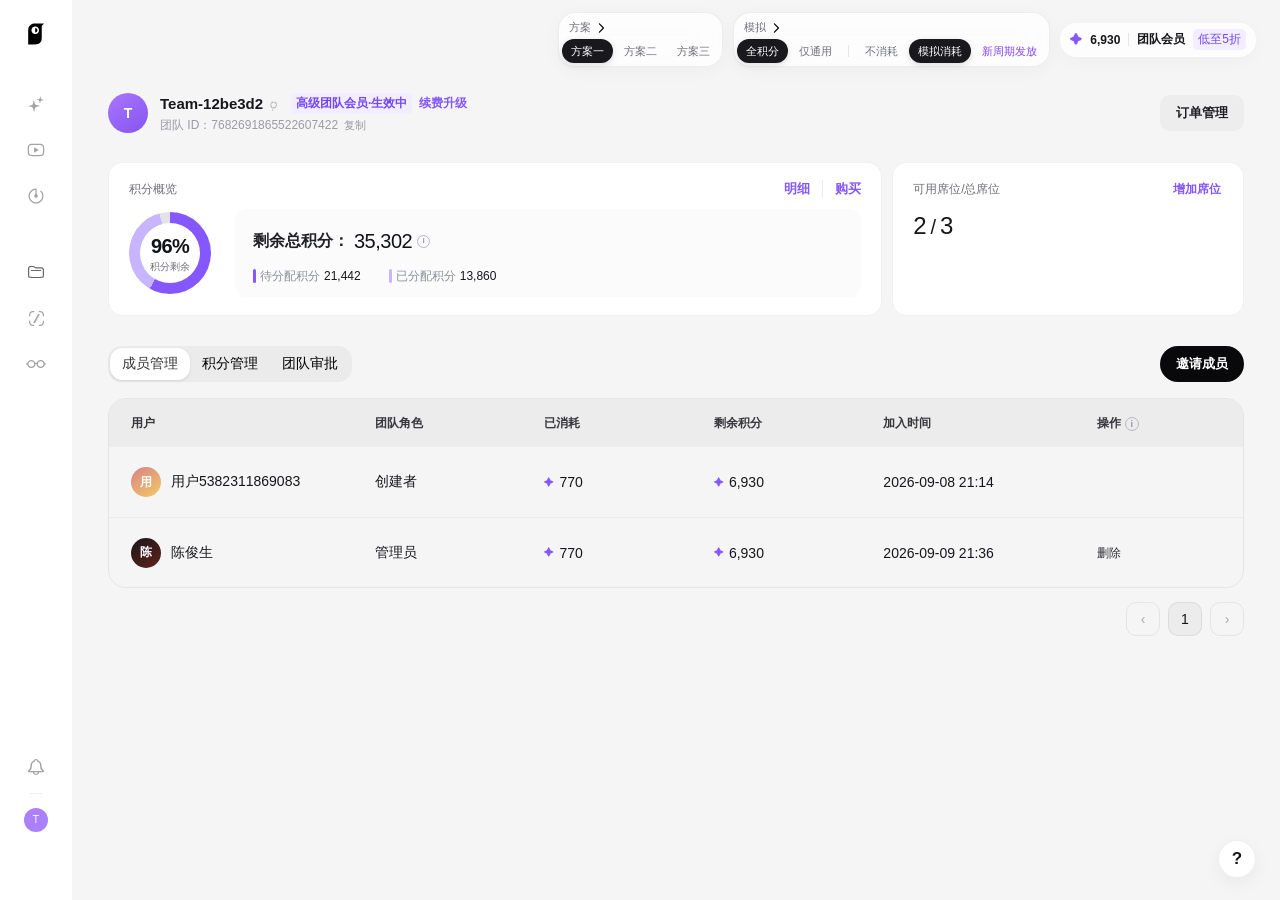
==== commit d8919f30: "Refine summary sizes and default consumption" ====
--- a/index.html
+++ b/index.html
@@ -57,8 +57,8 @@
         <button type="button" class="simulation-option is-active" data-simulation-mode="all" aria-pressed="true">全积分</button>
         <button type="button" class="simulation-option" data-simulation-mode="general" aria-pressed="false">仅通用</button>
         <span class="simulation-divider" aria-hidden="true"></span>
-        <button class="simulation-option is-active" data-consumption="off" aria-pressed="true">不消耗</button>
-        <button class="simulation-option" data-consumption="on" aria-pressed="false">模拟消耗</button>
+        <button class="simulation-option" data-consumption="off" aria-pressed="false">不消耗</button>
+        <button class="simulation-option is-active" data-consumption="on" aria-pressed="true">模拟消耗</button>
         <button type="button" class="simulation-option simulation-cycle" data-action="new-cycle">新周期发放</button></div></details>
       <button class="credit-pill" data-action="buy">
         <span class="credit-gem" aria-hidden="true">✦</span>
--- a/styles.css
+++ b/styles.css
@@ -2043,7 +2043,7 @@
 .credit-donut { position: relative; display: grid; width: 82px; height: 82px; flex: 0 0 82px; place-items: center; border-radius: 50%; background: conic-gradient(#8fcae9 0 11%, #e1e3e6 11% 25%, #139be8 25% 100%); }
 .credit-donut::after { position: absolute; inset: 11px; border-radius: 50%; background: #fff; content: ''; }
 .credit-donut-center { position: relative; z-index: 1; display: flex; flex-direction: column; align-items: center; }
-.credit-donut-center strong { color: #111319; font-size: 22px; font-weight: 650; line-height: 26px; letter-spacing: -.6px; }
+.credit-donut-center strong { color: #111319; font-size: 20px; font-weight: 650; line-height: 26px; letter-spacing: -.6px; }
 .credit-donut-center span { margin-top: 1px; color: var(--text-secondary); font-size: 10px; line-height: 14px; }
 .credit-donut:focus-visible { outline: 2px solid #1598e5; outline-offset: 4px; }
 .credit-donut-tooltip { position: absolute; z-index: 20; top: 50%; left: calc(100% + 14px); display: grid; width: 218px; gap: 10px; padding: 14px 16px; border: 1px solid rgba(21, 23, 28, .1); border-radius: 10px; background: rgba(255, 255, 255, .98); box-shadow: 0 10px 30px rgba(20, 30, 45, .14); opacity: 0; pointer-events: none; transform: translate(6px, -50%); transition: opacity 160ms ease, transform 160ms ease; }
@@ -2061,7 +2061,7 @@
 .credit-balance-main { display: flex; min-width: 0; align-items: center; }
 .credit-balance-title { display: flex; align-items: center; gap: 5px; color: #202126; font-size: 16px; font-weight: 600; white-space: nowrap; }
 .credit-balance-title .info-dot { width: 13px; height: 13px; font-size: 8px; }
-.credit-balance-main .large-number { margin: 0; font-size: 24px; font-weight: 500; line-height: 32px; letter-spacing: -.5px; white-space: nowrap; }
+.credit-balance-main .large-number { margin: 0; font-size: 20px; font-weight: 500; line-height: 32px; letter-spacing: -.5px; white-space: nowrap; }
 .credit-balance-breakdown { display: flex; flex-wrap: wrap; gap: 12px 28px; margin-top: 10px; color: #87909b; font-size: 12px; line-height: 18px; }
 .credit-balance-breakdown span { display: inline-flex; align-items: center; gap: 4px; }
 .credit-balance-breakdown strong { color: inherit; font-weight: 500; }
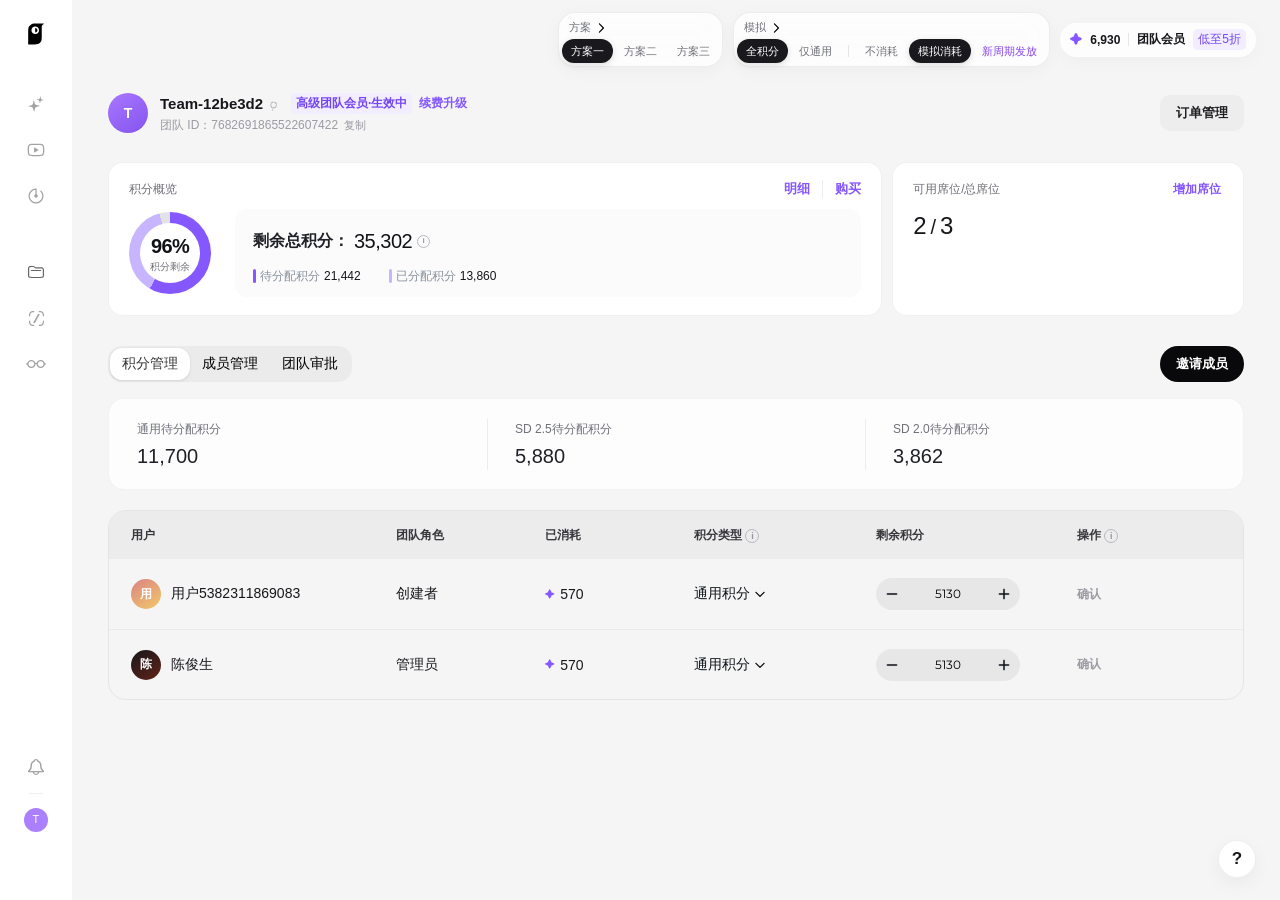
==== commit 30e9335e: "Make credit management the first tab" ====
--- a/index.html
+++ b/index.html
@@ -127,8 +127,8 @@
       <section class="workspace" aria-label="团队管理工作区">
         <div class="toolbar">
           <div class="tabs" role="tablist" aria-label="团队管理分类">
-            <button class="tab is-active" id="tab-members" role="tab" aria-selected="true" aria-controls="panel-members" data-tab="members">成员管理</button>
-            <button class="tab" id="tab-credits" role="tab" aria-selected="false" aria-controls="panel-credits" data-tab="credits">积分管理</button>
+            <button class="tab is-active" id="tab-credits" role="tab" aria-selected="true" aria-controls="panel-credits" data-tab="credits">积分管理</button>
+            <button class="tab" id="tab-members" role="tab" aria-selected="false" aria-controls="panel-members" data-tab="members">成员管理</button>
             <button class="tab" id="tab-invites" role="tab" aria-selected="false" aria-controls="panel-invites" data-tab="invites">团队审批</button>
           </div>
           <div class="toolbar-actions">
@@ -136,7 +136,7 @@
           </div>
         </div>
 
-        <section class="tab-panel is-active" id="panel-members" role="tabpanel" aria-labelledby="tab-members">
+        <section class="tab-panel" id="panel-members" role="tabpanel" aria-labelledby="tab-members" hidden>
           <div class="table-card">
             <div class="data-table member-table table-head">
               <div>用户</div>
@@ -155,7 +155,7 @@
           </div>
         </section>
 
-        <section class="tab-panel" id="panel-credits" role="tabpanel" aria-labelledby="tab-credits" hidden>
+        <section class="tab-panel is-active" id="panel-credits" role="tabpanel" aria-labelledby="tab-credits">
           <div class="credit-workspace-toolbar">
             <div class="credit-subtabs" id="creditTypeTabs" role="tablist" aria-label="积分类型"></div>
           </div>
--- a/styles.css
+++ b/styles.css
@@ -2159,6 +2159,4 @@
 .allocation-stepper button img { width: 32px; height: 32px; display: block; }
 .seats-card .seat-number .seat-slash { font-size: 20px; }
 
-.points-table.table-row.is-inactive { opacity: .5; }
-
 .team-plan .status-tag { font-size: 12px; }
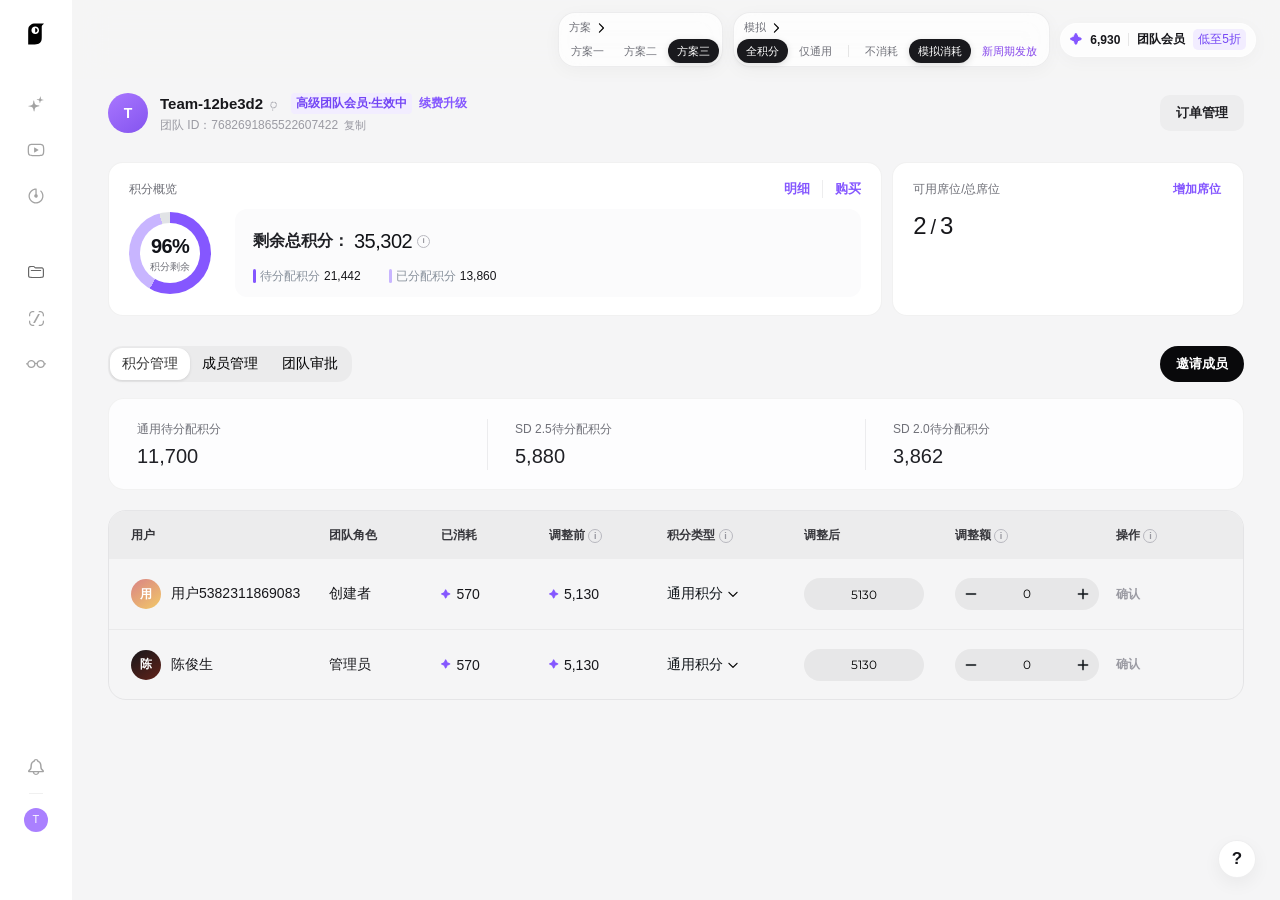
==== commit 9aa87966: "Default to credit scheme three" ====
--- a/index.html
+++ b/index.html
@@ -48,9 +48,9 @@
       <details class="simulation-switch tool-switch" open>
         <summary aria-label="展开或收起方案切换">方案<img src="./assets/chevron-down.svg" alt="" /></summary>
         <div class="tool-options" role="tablist" aria-label="积分管理方案">
-          <button class="simulation-option is-active" role="tab" aria-selected="true" data-credit-scheme="overview">方案一</button>
+          <button class="simulation-option" role="tab" aria-selected="false" data-credit-scheme="overview">方案一</button>
           <button class="simulation-option" role="tab" aria-selected="false" data-credit-scheme="tabs">方案二</button>
-          <button class="simulation-option" role="tab" aria-selected="false" data-credit-scheme="delta">方案三</button>
+          <button class="simulation-option is-active" role="tab" aria-selected="true" data-credit-scheme="delta">方案三</button>
         </div>
       </details>
       <details class="simulation-switch tool-switch" open><summary aria-label="展开或收起模拟工具">模拟<img src="./assets/chevron-down.svg" alt="" /></summary><div class="tool-options" role="group" aria-label="模拟工具">
--- a/styles.css
+++ b/styles.css
@@ -2107,8 +2107,8 @@
 .points-table.scheme-one-table { min-width: 900px; grid-template-columns: minmax(190px, 1.35fr) minmax(105px, .72fr) minmax(100px, .72fr) minmax(140px, .9fr) minmax(150px, 1fr) minmax(120px, .78fr); }
 .points-table.scheme-two-table { min-width: 740px; grid-template-columns: minmax(220px, 1.6fr) minmax(110px, 1fr) minmax(100px, 1fr) minmax(160px, 1.2fr) 122px; }
 .points-table.scheme-three-table { min-width: 1120px; grid-template-columns: minmax(170px, 1.35fr) minmax(90px, .72fr) minmax(86px, .68fr) minmax(100px, .76fr) minmax(118px, .9fr) minmax(132px, 1fr) minmax(144px, 1.08fr) minmax(104px, .78fr); }
-.scheme-three-table .allocation-input { width: 120px; height: 32px; border-radius: 8px; background: rgba(0, 0, 0, 0.06); }
-.scheme-three-table .allocation-input input { font-family: Montserrat, sans-serif; font-size: 12px; font-weight: 400; }
+.scheme-three-table .allocation-input { width: 120px; height: 32px; border-radius: 20px; background: rgba(0, 0, 0, 0.06); }
+.scheme-three-table .allocation-input input { border-radius: 20px; font-family: Montserrat, sans-serif; font-size: 12px; font-weight: 400; }
 .credit-type-label { color: var(--text); font-size: 14px; white-space: nowrap; }
 .scheme-credit-select { position: relative; display: inline-flex; width: max-content; max-width: 132px; align-items: center; }
 .scheme-credit-select select { width: 100%; min-width: 106px; padding: 7px 27px 7px 9px; border: 0; outline: 0; color: #26272c; background: transparent; font: inherit; font-size: 14px; appearance: none; cursor: pointer; }
